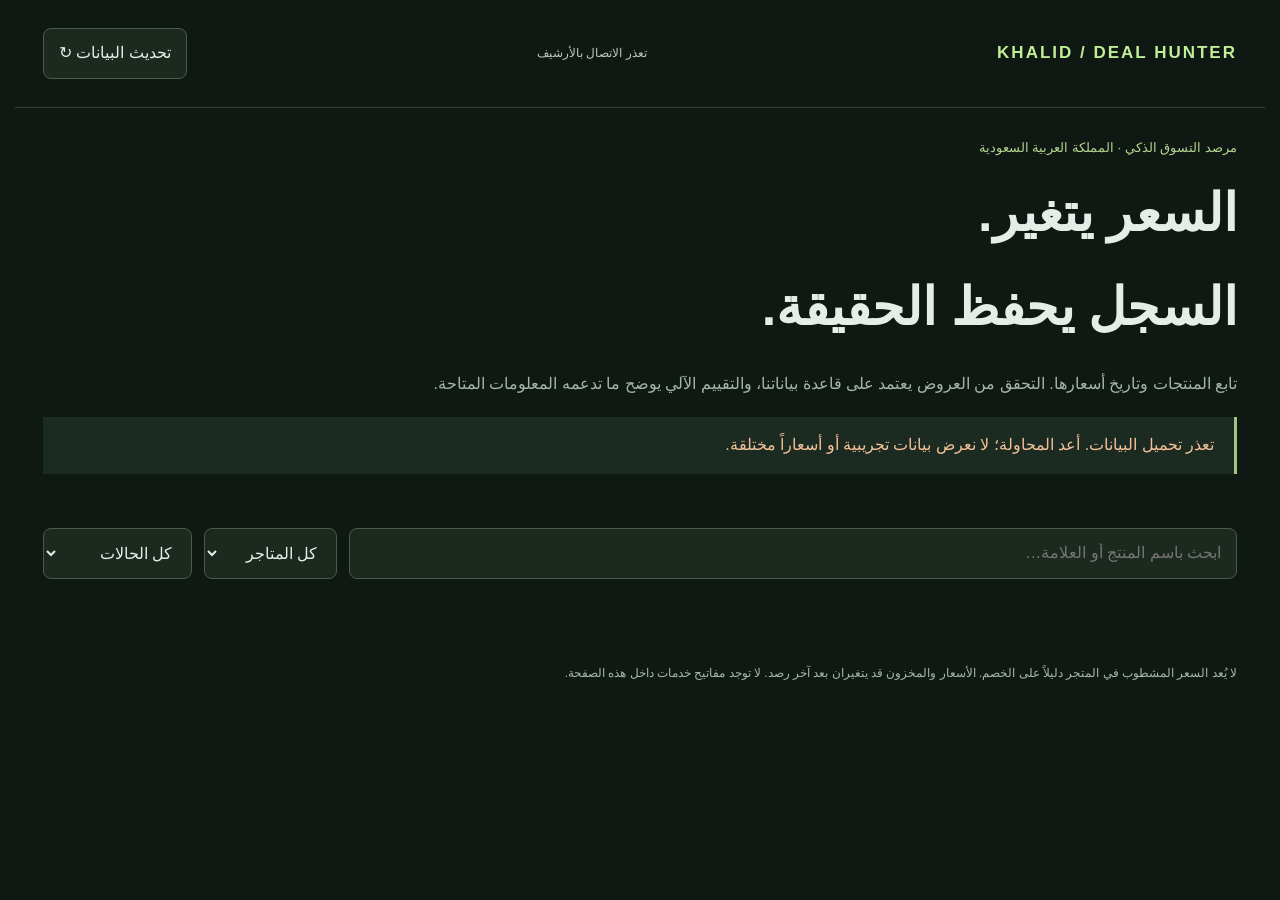
==== website/index.html @ 2db30e00 "Repair historical verification, resilient monitoring, Arabic alerts and archive dashboard" ====
<!doctype html>
<html lang="ar" dir="rtl"><meta charset="utf-8"><meta name="viewport" content="width=device-width,initial-scale=1"><title>KHALID DEAL HUNTER · مرصد الأسعار</title>
<style>
:root{font-family:Tahoma,Arial,sans-serif;color:#e6ede8;background:#101814;line-height:1.8}*{box-sizing:border-box}body{margin:0}header,main,footer{max-width:1250px;margin:auto;padding:28px}header{display:flex;justify-content:space-between;align-items:center;border-bottom:1px solid #334239}.brand{font-family:Arial,sans-serif;font-size:17px;letter-spacing:2px;font-weight:bold;color:#c1ee98}.eyebrow{color:#b2d68f;font-size:13px}h1{font-size:clamp(30px,5vw,52px);margin:8px 0}p{color:#a4b6a9}button,input,select{font:inherit;border:1px solid #4a5b4e;border-radius:8px;padding:10px 15px;background:#1b291f;color:inherit}button{cursor:pointer}button:hover{background:#334735}.stats{display:grid;grid-template-columns:repeat(4,1fr);gap:12px;margin:26px 0}.stat{border:1px solid #35483a;border-radius:12px;padding:20px;background:#19251d}.stat b{display:block;font-size:34px;color:#d2efb0}.stat span{font-size:13px;color:#b7c7b9}.filters{display:flex;gap:12px;flex-wrap:wrap;margin:28px 0}input{flex:1;min-width:200px}.grid{display:grid;grid-template-columns:repeat(3,1fr);gap:18px}article{border:1px solid #35483a;border-radius:12px;padding:22px;background:#18231c}article h2{font-size:17px;line-height:1.7;min-height:60px;overflow-wrap:anywhere}article .price{font-size:28px;font-weight:bold}article small{color:#a9bfae}article a{color:#cfedb4;text-underline-offset:5px}.tag{font-size:12px;border:1px solid #50654b;border-radius:20px;padding:4px 10px;display:inline-block}.history{height:55px;width:100%;margin:15px 0}details{font-size:13px;color:#b7c7b9}summary{cursor:pointer}.notice{border-right:3px solid #a6c281;background:#1c2b21;padding:14px 20px;margin:18px 0;color:#c1d0c3}#connection{font-size:12px;color:#b9c9ba}.error{color:#f2c097}footer{font-size:12px;color:#a5b8a8}@media(max-width:900px){.grid{grid-template-columns:repeat(2,1fr)}}@media(max-width:600px){header,main,footer{padding:18px}.grid{grid-template-columns:1fr}.stats{grid-template-columns:repeat(2,1fr)}header{gap:12px}.brand{font-size:12px}}
</style>
<header><div class="brand" dir="ltr">KHALID / DEAL HUNTER</div><div id="connection" role="status">جارٍ الاتصال بالأرشيف…</div><button id="refresh">تحديث البيانات ↻</button></header>
<main><div class="eyebrow">مرصد التسوق الذكي · المملكة العربية السعودية</div><h1>السعر يتغير.<br>السجل يحفظ الحقيقة.</h1><p>تابع المنتجات وتاريخ أسعارها. التحقق من العروض يعتمد على قاعدة بياناتنا، والتقييم الآلي يوضح ما تدعمه المعلومات المتاحة.</p><div id="notice" class="notice">جارٍ تحميل بيانات الأرشيف الفعلية…</div><div class="stats" id="stats"></div><div class="filters"><input id="search" aria-label="البحث عن منتج" placeholder="ابحث باسم المنتج أو العلامة…"><select id="store" aria-label="المتجر"><option value="">كل المتاجر</option><option>Amazon.sa</option><option>Noon</option><option>Extra</option><option>Jarir</option></select><select id="status" aria-label="حالة التاريخ"><option value="">كل الحالات</option><option value="VERIFIED_DEAL">عروض موثوقة</option><option value="INSUFFICIENT_HISTORY">تاريخ غير كافٍ</option><option value="PRICE_NORMAL">سعر معتاد</option></select></div><p id="count"></p><div class="grid" id="products"></div></main><footer>لا يُعد السعر المشطوب في المتجر دليلاً على الخصم. الأسعار والمخزون قد يتغيران بعد آخر رصد. لا توجد مفاتيح خدمات داخل هذه الصفحة.</footer>
<script>
const ENDPOINT = ['127.0.0.1','localhost'].includes(location.hostname) ? '/api/dashboard' : 'https://raw.githubusercontent.com/kkoo98767-cell/KHALID-DEAL-HUNTER/main/data/dashboard.json';
let data;const $=id=>document.getElementById(id);const labels={VERIFIED_DEAL:'عرض موثوق من السجل',INSUFFICIENT_HISTORY:'التاريخ غير كافٍ',PRICE_NORMAL:'السعر معتاد',PRICE_INCREASED:'السعر مرتفع',DATA_ANOMALY:'قراءة تحتاج مراجعة'};
function el(tag,text,cls){const n=document.createElement(tag);if(text!==undefined)n.textContent=text;if(cls)n.className=cls;return n}
function render(){let products=data.products.filter(p=>(!$('store').value||p.store===$('store').value)&&(!$('status').value||p.status===$('status').value)&&(`${p.title} ${p.brand||''}`).toLowerCase().includes($('search').value.toLowerCase()));$('count').textContent=`${products.length} منتج مطابق`;$('products').replaceChildren();for(const p of products){const card=el('article');card.append(el('small',p.store),el('h2',p.title),el('span',labels[p.status]||'غير مؤكد','tag'),el('div',`${p.price.toFixed(2)} ريال`,'price'));card.append(el('small','آخر رصد: '+p.last_seen));if(p.baseline!==null)card.append(el('p',`خط الأساس: ${p.baseline} ريال · الانخفاض: ${p.drop_percent}٪`));const chart=document.createElementNS('http://www.w3.org/2000/svg','svg');chart.setAttribute('viewBox','0 0 300 55');chart.setAttribute('class','history');chart.setAttribute('aria-label','تغير السعر خلال القراءات المتاحة');let vs=p.history.map(h=>h.price),min=Math.min(...vs),max=Math.max(...vs);const line=document.createElementNS(chart.namespaceURI,'polyline');line.setAttribute('points',vs.map((v,i)=>`${vs.length===1?150:i/(vs.length-1)*300},${48-(v-min)/(max-min||1)*40}`).join(' '));line.setAttribute('fill','none');line.setAttribute('stroke','#bee895');line.setAttribute('stroke-width','2');chart.append(line);card.append(chart);let d=el('details');d.append(el('summary','السجل والتقييم'));d.append(el('p',p.analysis?.telegram_message||'التقييم الآلي غير متاح لهذا المنتج. معلومات الجودة والمواصفات غير كافية للتوصية بالشراء.'));for(const h of p.history.slice(-12).reverse())d.append(el('div',`${h.date} · ${h.price} ريال`));card.append(d);try{const u=new URL(p.url);if(u.protocol==='https:'){let a=el('a','فتح المنتج ↗');a.href=u.href;a.target='_blank';a.rel='noopener noreferrer';card.append(a)}}catch{}$('products').append(card)}if(!products.length)$('products').append(el('p','لا توجد منتجات مطابقة للفلاتر الحالية.'))}
async function load(){$('refresh').disabled=true;try{const r=await fetch(ENDPOINT,{signal:AbortSignal.timeout(12000)});if(!r.ok)throw Error(`HTTP ${r.status}`);const next=await r.json();if(!Array.isArray(next.products)||!next.stats)throw Error('Invalid archive');data=next;let age=Date.now()-Date.parse(data.generated_at);$('connection').textContent='آخر تحديث: '+new Date(data.generated_at).toLocaleString('ar-SA');$('notice').textContent=age>7200000?'البيانات أقدم من ساعتين؛ راجع آخر تشغيل للمراقبة.':'هذه بيانات مؤرشفة وليست أسعاراً لحظية. المنتجات الجديدة تحتاج سجلاً كافياً قبل التحقق من أي خصم.';if(data.scan?.store_errors||data.scan?.empty_stores)$('notice').textContent+=' واجه الفحص الأخير أخطاء أو نتائج فارغة في بعض المتاجر.';$('stats').replaceChildren();for(const [n,t]of [[data.stats.products,'منتج مؤرشف'],[data.stats.observations,'قراءة سعر'],[data.stats.sufficient,'تاريخ كافٍ'],[data.stats.verified,'عرض موثوق']]){let x=el('div',undefined,'stat');x.append(el('b',n),el('span',t));$('stats').append(x)}render()}catch(e){$('connection').textContent='تعذر الاتصال بالأرشيف';$('notice').textContent='تعذر تحميل البيانات. أعد المحاولة؛ لا نعرض بيانات تجريبية أو أسعاراً مختلقة.';$('notice').classList.add('error')}finally{$('refresh').disabled=false}}
$('refresh').onclick=load;for(const id of ['search','store','status'])$(id).addEventListener('input',()=>{if(data)render()});load();
</script></html>
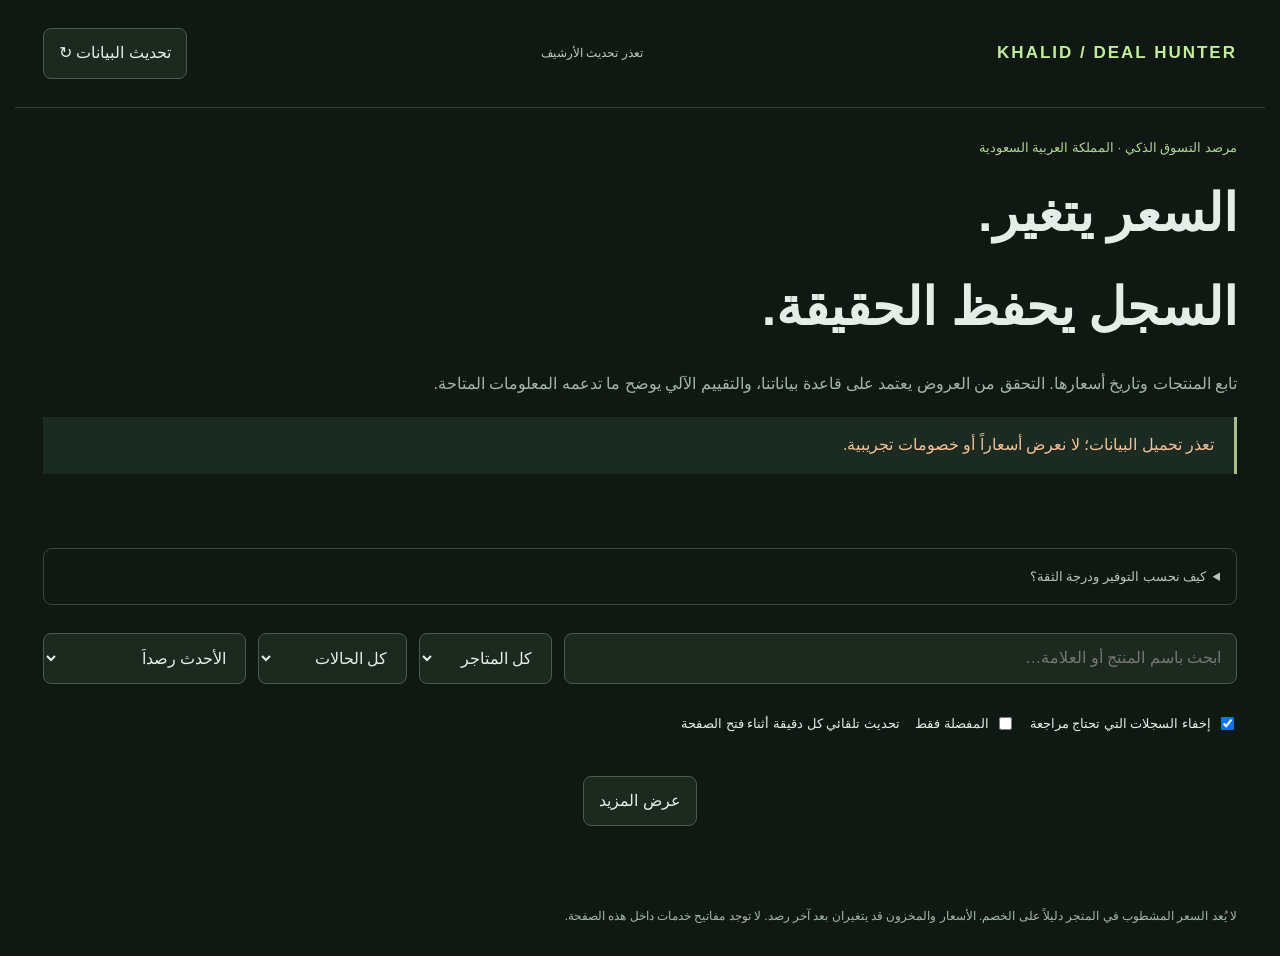
==== commit 13ca99e0: "Add transparent savings, evidence scores, live refresh and public Jarir catalog integration" ====
--- a/website/index.html
+++ b/website/index.html
@@ -2,14 +2,25 @@
 <html lang="ar" dir="rtl"><meta charset="utf-8"><meta name="viewport" content="width=device-width,initial-scale=1"><title>KHALID DEAL HUNTER · مرصد الأسعار</title>
 <style>
 :root{font-family:Tahoma,Arial,sans-serif;color:#e6ede8;background:#101814;line-height:1.8}*{box-sizing:border-box}body{margin:0}header,main,footer{max-width:1250px;margin:auto;padding:28px}header{display:flex;justify-content:space-between;align-items:center;border-bottom:1px solid #334239}.brand{font-family:Arial,sans-serif;font-size:17px;letter-spacing:2px;font-weight:bold;color:#c1ee98}.eyebrow{color:#b2d68f;font-size:13px}h1{font-size:clamp(30px,5vw,52px);margin:8px 0}p{color:#a4b6a9}button,input,select{font:inherit;border:1px solid #4a5b4e;border-radius:8px;padding:10px 15px;background:#1b291f;color:inherit}button{cursor:pointer}button:hover{background:#334735}.stats{display:grid;grid-template-columns:repeat(4,1fr);gap:12px;margin:26px 0}.stat{border:1px solid #35483a;border-radius:12px;padding:20px;background:#19251d}.stat b{display:block;font-size:34px;color:#d2efb0}.stat span{font-size:13px;color:#b7c7b9}.filters{display:flex;gap:12px;flex-wrap:wrap;margin:28px 0}input{flex:1;min-width:200px}.grid{display:grid;grid-template-columns:repeat(3,1fr);gap:18px}article{border:1px solid #35483a;border-radius:12px;padding:22px;background:#18231c}article h2{font-size:17px;line-height:1.7;min-height:60px;overflow-wrap:anywhere}article .price{font-size:28px;font-weight:bold}article small{color:#a9bfae}article a{color:#cfedb4;text-underline-offset:5px}.tag{font-size:12px;border:1px solid #50654b;border-radius:20px;padding:4px 10px;display:inline-block}.history{height:55px;width:100%;margin:15px 0}details{font-size:13px;color:#b7c7b9}summary{cursor:pointer}.notice{border-right:3px solid #a6c281;background:#1c2b21;padding:14px 20px;margin:18px 0;color:#c1d0c3}#connection{font-size:12px;color:#b9c9ba}.error{color:#f2c097}footer{font-size:12px;color:#a5b8a8}@media(max-width:900px){.grid{grid-template-columns:repeat(2,1fr)}}@media(max-width:600px){header,main,footer{padding:18px}.grid{grid-template-columns:1fr}.stats{grid-template-columns:repeat(2,1fr)}header{gap:12px}.brand{font-size:12px}}
+.prices{display:grid;grid-template-columns:1fr 1fr;gap:10px;margin:16px 0}.prices div{background:#111c15;padding:10px;border-radius:6px}.prices b{display:block;font-size:19px}.muted{color:#a3b2a7;font-size:12px}.saving{padding:14px;border:1px solid #688252;border-radius:8px;margin:14px 0}.claimed{border-color:#786448;color:#e1c39d}.trust{margin:14px 0}.trust progress{width:100%;accent-color:#bedf98}.warnings{font-size:12px;color:#d8c398;padding-right:20px}.store-health{display:flex;gap:12px;flex-wrap:wrap;margin:18px 0}.store-health span{border:1px solid #3e5044;padding:7px 12px;border-radius:7px;font-size:12px}.toolbar{display:flex;gap:15px;align-items:center;flex-wrap:wrap;font-size:13px}.toolbar label{display:flex;gap:6px;align-items:center}.toolbar input{min-width:unset;flex:unset}.favorite{float:left;font-size:16px;padding:3px 9px}.more{display:block;margin:24px auto}.method{border:1px solid #35483a;border-radius:9px;padding:16px;margin:22px 0}.offer{margin:9px 0}.fresh{color:#b8dc98}
 </style>
 <header><div class="brand" dir="ltr">KHALID / DEAL HUNTER</div><div id="connection" role="status">جارٍ الاتصال بالأرشيف…</div><button id="refresh">تحديث البيانات ↻</button></header>
-<main><div class="eyebrow">مرصد التسوق الذكي · المملكة العربية السعودية</div><h1>السعر يتغير.<br>السجل يحفظ الحقيقة.</h1><p>تابع المنتجات وتاريخ أسعارها. التحقق من العروض يعتمد على قاعدة بياناتنا، والتقييم الآلي يوضح ما تدعمه المعلومات المتاحة.</p><div id="notice" class="notice">جارٍ تحميل بيانات الأرشيف الفعلية…</div><div class="stats" id="stats"></div><div class="filters"><input id="search" aria-label="البحث عن منتج" placeholder="ابحث باسم المنتج أو العلامة…"><select id="store" aria-label="المتجر"><option value="">كل المتاجر</option><option>Amazon.sa</option><option>Noon</option><option>Extra</option><option>Jarir</option></select><select id="status" aria-label="حالة التاريخ"><option value="">كل الحالات</option><option value="VERIFIED_DEAL">عروض موثوقة</option><option value="INSUFFICIENT_HISTORY">تاريخ غير كافٍ</option><option value="PRICE_NORMAL">سعر معتاد</option></select></div><p id="count"></p><div class="grid" id="products"></div></main><footer>لا يُعد السعر المشطوب في المتجر دليلاً على الخصم. الأسعار والمخزون قد يتغيران بعد آخر رصد. لا توجد مفاتيح خدمات داخل هذه الصفحة.</footer>
+<main><div class="eyebrow">مرصد التسوق الذكي · المملكة العربية السعودية</div><h1>السعر يتغير.<br>السجل يحفظ الحقيقة.</h1><p>تابع المنتجات وتاريخ أسعارها. التحقق من العروض يعتمد على قاعدة بياناتنا، والتقييم الآلي يوضح ما تدعمه المعلومات المتاحة.</p><div id="notice" class="notice">جارٍ تحميل بيانات الأرشيف الفعلية…</div><div class="stats" id="stats"></div><div id="store-health" class="store-health" aria-label="حالة المتاجر"></div><details class="method"><summary>كيف نحسب التوفير ودرجة الثقة؟</summary><p>نحسب التوفير التاريخي بالريال من فرق خط الأساس والسعر الحالي، والنسبة من الفرق مقسوماً على خط الأساس. السعر المشطوب الذي يعرضه المتجر ادعاء منفصل غير مُثبت. المراجع المفقودة تظهر «غير متاح».</p><p>درجة الثقة من ١٠٠ تقيس قوة الأدلة: الهوية ١٠، حداثة السعر ٢٠، كفاية التاريخ ٥٠، ومقارنة سلعة مطابقة مؤكدة الحالة عبر المتاجر ٢٠. تُحد الدرجة عند ٣٩ إذا كان التاريخ غير كافٍ أو السعر أقدم من يوم. البيانات الشاذة تحصل على صفر. الدرجة ليست احتمال صحة رياضياً ولا تقييماً للجودة أو ضماناً للشراء.</p><p>نطابق المتاجر باستخدام GTIN صالح ونرفض الاختلافات المعروفة في الطراز والسعة واللون والحالة. غياب المطابقة لا يثبت أن السعر هو الأفضل. أسعار الشحن والرسوم النهائية غير مشمولة حين لا تتوفر.</p></details><div class="filters"><input id="search" aria-label="البحث عن منتج" placeholder="ابحث باسم المنتج أو العلامة…"><select id="store" aria-label="المتجر"><option value="">كل المتاجر</option><option>Amazon.sa</option><option>Noon</option><option>Extra</option><option>Jarir</option></select><select id="status" aria-label="حالة التاريخ"><option value="">كل الحالات</option><option value="VERIFIED_DEAL">عروض موثوقة</option><option value="INSUFFICIENT_HISTORY">تاريخ غير كافٍ</option><option value="PRICE_NORMAL">سعر معتاد</option></select><select id="sort" aria-label="الترتيب"><option value="recent">الأحدث رصداً</option><option value="trust">أقوى أدلة</option><option value="savings">أكبر توفير تاريخي مؤكد</option><option value="price">الأقل سعراً</option></select></div><div class="toolbar"><label><input type="checkbox" id="valid-only" checked> إخفاء السجلات التي تحتاج مراجعة</label><label><input type="checkbox" id="favorites-only"> المفضلة فقط</label><span>تحديث تلقائي كل دقيقة أثناء فتح الصفحة</span></div><p id="count"></p><div class="grid" id="products"></div><button id="more" class="more" hidden>عرض المزيد</button></main><footer>لا يُعد السعر المشطوب في المتجر دليلاً على الخصم. الأسعار والمخزون قد يتغيران بعد آخر رصد. لا توجد مفاتيح خدمات داخل هذه الصفحة.</footer>
 <script>
-const ENDPOINT = ['127.0.0.1','localhost'].includes(location.hostname) ? '/api/dashboard' : 'https://raw.githubusercontent.com/kkoo98767-cell/KHALID-DEAL-HUNTER/main/data/dashboard.json';
-let data;const $=id=>document.getElementById(id);const labels={VERIFIED_DEAL:'عرض موثوق من السجل',INSUFFICIENT_HISTORY:'التاريخ غير كافٍ',PRICE_NORMAL:'السعر معتاد',PRICE_INCREASED:'السعر مرتفع',DATA_ANOMALY:'قراءة تحتاج مراجعة'};
+const ENDPOINT=['127.0.0.1','localhost'].includes(location.hostname)?'/api/dashboard':'https://raw.githubusercontent.com/kkoo98767-cell/KHALID-DEAL-HUNTER/main/data/dashboard.json';
+const $=id=>document.getElementById(id);
+const fmt=n=>Number.isFinite(n)?n.toLocaleString('ar-SA',{minimumFractionDigits:2,maximumFractionDigits:2}):'غير متاح';
+const date=s=>{const d=new Date(s?.includes('T')?s:s?.replace(' ','T')+'Z');return Number.isFinite(d.getTime())?d.toLocaleString('ar-SA',{timeZone:'Asia/Riyadh'}):'غير متاح'};
+const labels={INSUFFICIENT_HISTORY:'التاريخ غير كافٍ',PRICE_NORMAL:'السعر ضمن النطاق المعتاد',PRICE_INCREASED:'السعر أعلى من السجل',DATA_ANOMALY:'بيانات تحتاج مراجعة'};
+let data,busy=false,visible=48,favorites=new Set();
+try{favorites=new Set(JSON.parse(localStorage.getItem('khalid-favorites')||'[]'))}catch{}
 function el(tag,text,cls){const n=document.createElement(tag);if(text!==undefined)n.textContent=text;if(cls)n.className=cls;return n}
-function render(){let products=data.products.filter(p=>(!$('store').value||p.store===$('store').value)&&(!$('status').value||p.status===$('status').value)&&(`${p.title} ${p.brand||''}`).toLowerCase().includes($('search').value.toLowerCase()));$('count').textContent=`${products.length} منتج مطابق`;$('products').replaceChildren();for(const p of products){const card=el('article');card.append(el('small',p.store),el('h2',p.title),el('span',labels[p.status]||'غير مؤكد','tag'),el('div',`${p.price.toFixed(2)} ريال`,'price'));card.append(el('small','آخر رصد: '+p.last_seen));if(p.baseline!==null)card.append(el('p',`خط الأساس: ${p.baseline} ريال · الانخفاض: ${p.drop_percent}٪`));const chart=document.createElementNS('http://www.w3.org/2000/svg','svg');chart.setAttribute('viewBox','0 0 300 55');chart.setAttribute('class','history');chart.setAttribute('aria-label','تغير السعر خلال القراءات المتاحة');let vs=p.history.map(h=>h.price),min=Math.min(...vs),max=Math.max(...vs);const line=document.createElementNS(chart.namespaceURI,'polyline');line.setAttribute('points',vs.map((v,i)=>`${vs.length===1?150:i/(vs.length-1)*300},${48-(v-min)/(max-min||1)*40}`).join(' '));line.setAttribute('fill','none');line.setAttribute('stroke','#bee895');line.setAttribute('stroke-width','2');chart.append(line);card.append(chart);let d=el('details');d.append(el('summary','السجل والتقييم'));d.append(el('p',p.analysis?.telegram_message||'التقييم الآلي غير متاح لهذا المنتج. معلومات الجودة والمواصفات غير كافية للتوصية بالشراء.'));for(const h of p.history.slice(-12).reverse())d.append(el('div',`${h.date} · ${h.price} ريال`));card.append(d);try{const u=new URL(p.url);if(u.protocol==='https:'){let a=el('a','فتح المنتج ↗');a.href=u.href;a.target='_blank';a.rel='noopener noreferrer';card.append(a)}}catch{}$('products').append(card)}if(!products.length)$('products').append(el('p','لا توجد منتجات مطابقة للفلاتر الحالية.'))}
-async function load(){$('refresh').disabled=true;try{const r=await fetch(ENDPOINT,{signal:AbortSignal.timeout(12000)});if(!r.ok)throw Error(`HTTP ${r.status}`);const next=await r.json();if(!Array.isArray(next.products)||!next.stats)throw Error('Invalid archive');data=next;let age=Date.now()-Date.parse(data.generated_at);$('connection').textContent='آخر تحديث: '+new Date(data.generated_at).toLocaleString('ar-SA');$('notice').textContent=age>7200000?'البيانات أقدم من ساعتين؛ راجع آخر تشغيل للمراقبة.':'هذه بيانات مؤرشفة وليست أسعاراً لحظية. المنتجات الجديدة تحتاج سجلاً كافياً قبل التحقق من أي خصم.';if(data.scan?.store_errors||data.scan?.empty_stores)$('notice').textContent+=' واجه الفحص الأخير أخطاء أو نتائج فارغة في بعض المتاجر.';$('stats').replaceChildren();for(const [n,t]of [[data.stats.products,'منتج مؤرشف'],[data.stats.observations,'قراءة سعر'],[data.stats.sufficient,'تاريخ كافٍ'],[data.stats.verified,'عرض موثوق']]){let x=el('div',undefined,'stat');x.append(el('b',n),el('span',t));$('stats').append(x)}render()}catch(e){$('connection').textContent='تعذر الاتصال بالأرشيف';$('notice').textContent='تعذر تحميل البيانات. أعد المحاولة؛ لا نعرض بيانات تجريبية أو أسعاراً مختلقة.';$('notice').classList.add('error')}finally{$('refresh').disabled=false}}
-$('refresh').onclick=load;for(const id of ['search','store','status'])$(id).addEventListener('input',()=>{if(data)render()});load();
+function safeLink(text,url){try{const u=new URL(url);if(u.protocol!=='https:')return el('span',text);const a=el('a',text);a.href=u.href;a.target='_blank';a.rel='noopener noreferrer';return a}catch{return el('span',text)}}
+function priceCell(label,value){const n=el('div');n.append(el('small',label),el('b',Number.isFinite(value)?fmt(value)+' ريال':'غير متاح'));return n}
+function card(p){const e=p.evidence;const c=el('article');const star=el('button',favorites.has(p.id)?'★':'☆','favorite');star.setAttribute('aria-label','تبديل المفضلة: '+p.title);star.setAttribute('aria-pressed',String(favorites.has(p.id)));star.onclick=()=>{favorites.has(p.id)?favorites.delete(p.id):favorites.add(p.id);try{localStorage.setItem('khalid-favorites',JSON.stringify([...favorites]))}catch{}render()};c.append(star,el('small',p.store),el('h2',p.title));let status=e?.verified_deal?'عرض موثوق من السجل':labels[p.status]||'غير مؤكد';if(p.status==='VERIFIED_DEAL'&&!e?.verified_deal)status='السعر يحتاج تحديثاً قبل الاعتماد على العرض';c.append(el('span',status,'tag'));const prices=el('div',undefined,'prices');prices.append(priceCell('السعر الحالي المرصود',p.price),priceCell('السعر الأصلي المعلن بالمتجر — غير مثبت',p.store_original_price),priceCell('خط الأساس من سجلنا',p.baseline));c.append(prices,el('small','آخر رصد: '+date(p.last_seen)));
+if(e){const h=e.historical_savings,a=e.advertised_savings;const saving=el('div',undefined,'saving');saving.append(el('strong',e.historical_evidence_valid?'التوفير مقارنة بالسجل الموثق':'التوفير التاريخي غير مُثبت حالياً'));saving.append(el('div',h.amount_sar===null?'لا يوجد تاريخ كافٍ للحساب':fmt(h.amount_sar)+' ريال · '+fmt(h.percent)+'٪'));if(!e.historical_evidence_valid&&h.amount_sar!==null)saving.append(el('small','حساب مرجعي فقط؛ السعر أو الأدلة تحتاج تحديثاً'));c.append(saving);if(a.amount_sar!==null){const claim=el('div',undefined,'saving claimed');claim.append(el('strong','خصم يدعيه المتجر — لا يُعد دليلاً'),el('div',fmt(a.amount_sar)+' ريال · '+fmt(a.percent)+'٪'));if(e.claim_assessment==='OVERSTATED_VS_HISTORY')claim.append(el('small','الادعاء أكبر من الانخفاض الذي يدعمه السجل'));c.append(claim)}const t=el('div',undefined,'trust');t.append(el('strong','قوة أدلة العرض: '+e.trust_score+' / 100'));const bar=el('progress');bar.max=100;bar.value=e.trust_score;bar.setAttribute('aria-label','قوة الأدلة');t.append(bar,el('div','ليست درجة جودة أو توصية شراء','muted'));c.append(t);let warnings=el('ul',undefined,'warnings');for(const w of e.warnings)warnings.append(el('li',w));c.append(warnings)}else c.append(el('p','تحليل الأدلة المحدث غير متاح لهذا السجل.'));
+const chart=document.createElementNS('http://www.w3.org/2000/svg','svg');chart.setAttribute('viewBox','0 0 300 55');chart.setAttribute('class','history');chart.setAttribute('aria-label','آخر قراءات السعر المتاحة');let vs=p.history.map(h=>h.price),min=Math.min(...vs),max=Math.max(...vs);const line=document.createElementNS(chart.namespaceURI,'polyline');line.setAttribute('points',vs.map((v,i)=>`${vs.length===1?150:i/(vs.length-1)*300},${48-(v-min)/(max-min||1)*40}`).join(' '));line.setAttribute('fill','none');line.setAttribute('stroke','#bee895');line.setAttribute('stroke-width','2');chart.append(line);c.append(chart);let d=el('details');d.append(el('summary','السجل والتقييم والمقارنة'));d.append(el('p',p.analysis?.telegram_message||'التقييم الآلي غير متاح؛ المعلومات لا تكفي للتوصية بالشراء.'));if(e){d.append(el('p','تفصيل نقاط الأدلة: هوية '+e.trust_components.identity+'، حداثة '+e.trust_components.freshness+'، تاريخ '+e.trust_components.history+'، مقارنة '+e.trust_components.cross_store+'. قد يطبق سقف النقاط الموضح في المنهجية.'));for(const o of e.cross_store_offers){let offer=el('div',undefined,'offer');offer.append(safeLink(o.store+' · '+fmt(o.price)+' ريال',o.url),el('small',' · '+date(o.last_seen)+(o.condition_confirmed?' · الحالة متطابقة':' · الحالة غير مؤكدة')));d.append(offer)}}for(const h of p.history.slice(-12).reverse())d.append(el('div',date(h.date)+' · '+fmt(h.price)+' ريال'));c.append(d,safeLink('فتح المنتج ↗',p.url));return c}
+function render(){if(!data)return;let products=data.products.filter(p=>(!$('store').value||p.store===$('store').value)&&(!$('status').value||p.status===$('status').value)&&(!$('valid-only').checked||p.status!=='DATA_ANOMALY')&&(!$('favorites-only').checked||favorites.has(p.id))&&(`${p.title} ${p.brand||''}`).toLowerCase().includes($('search').value.toLowerCase()));const mode=$('sort').value;products.sort((a,b)=>mode==='trust'?(b.evidence?.trust_score||0)-(a.evidence?.trust_score||0):mode==='savings'?(b.evidence?.historical_evidence_valid?b.evidence.historical_savings.amount_sar||0:0)-(a.evidence?.historical_evidence_valid?a.evidence.historical_savings.amount_sar||0:0):mode==='price'?a.price-b.price:String(b.last_seen).localeCompare(String(a.last_seen)));$('count').textContent=`${products.length} منتج مطابق من ${data.products.length} سجل محفوظ`;$('products').replaceChildren(...products.slice(0,visible).map(card));$('more').hidden=visible>=products.length;if(!products.length)$('products').append(el('p','لا توجد منتجات مطابقة للفلاتر الحالية.'))}
+async function load(){if(busy)return;busy=true;$('refresh').disabled=true;try{const r=await fetch(ENDPOINT,{cache:'no-store',signal:AbortSignal.timeout(12000)});if(!r.ok)throw Error('HTTP '+r.status);const next=await r.json();if(!Array.isArray(next.products)||!next.stats)throw Error('Invalid archive');data=next;const age=Date.now()-Date.parse(data.generated_at);$('connection').textContent='آخر تحديث للأرشيف: '+date(data.generated_at);$('notice').classList.remove('error');$('notice').textContent=age>7200000?'الأرشيف أقدم من ساعتين؛ التحديث التلقائي للصفحة لا يعني أن المتاجر أرسلت أسعاراً جديدة.':'الأسعار مرصودة وليست ضماناً للسعر اللحظي. التوفير المعلن منفصل عن التوفير المدعوم بالسجل.';if(data.scan?.store_errors||data.scan?.empty_stores)$('notice').textContent+=' الفحص الأخير واجه أخطاء أو نتائج فارغة في بعض المتاجر.';$('stats').replaceChildren();for(const [n,t]of [[data.stats.products,'سجل منتج مؤرشف'],[data.stats.observations,'قراءة سعر'],[data.stats.sufficient,'تاريخ كافٍ'],[data.stats.verified,'عرض موثوق حديث']]){let x=el('div',undefined,'stat');x.append(el('b',n),el('span',t));$('stats').append(x)}$('store-health').replaceChildren();for(const name of ['Amazon.sa','Noon','Extra','Jarir']){const s=data.scan?.stores?.[name];$('store-health').append(el('span',name+' · '+(!s?'لم يُفحص':s.error?'تعذر الفحص':s.products?'رُصد '+s.products+' منتج':'لا توجد نتائج')))}render()}catch(e){$('connection').textContent='تعذر تحديث الأرشيف';$('notice').textContent=data?'تعذر التحديث؛ المعروض هو آخر أرشيف جرى تحميله. راجع وقت الرصد قبل الاعتماد على أي سعر.':'تعذر تحميل البيانات؛ لا نعرض أسعاراً أو خصومات تجريبية.';$('notice').classList.add('error')}finally{busy=false;$('refresh').disabled=false}}
+$('refresh').onclick=load;$('more').onclick=()=>{visible+=48;render()};for(const id of ['search','store','status','sort','valid-only','favorites-only'])$(id).addEventListener('input',()=>{visible=48;render()});document.addEventListener('visibilitychange',()=>{if(!document.hidden)load()});setInterval(()=>{if(!document.hidden)load()},60000);load();
 </script></html>
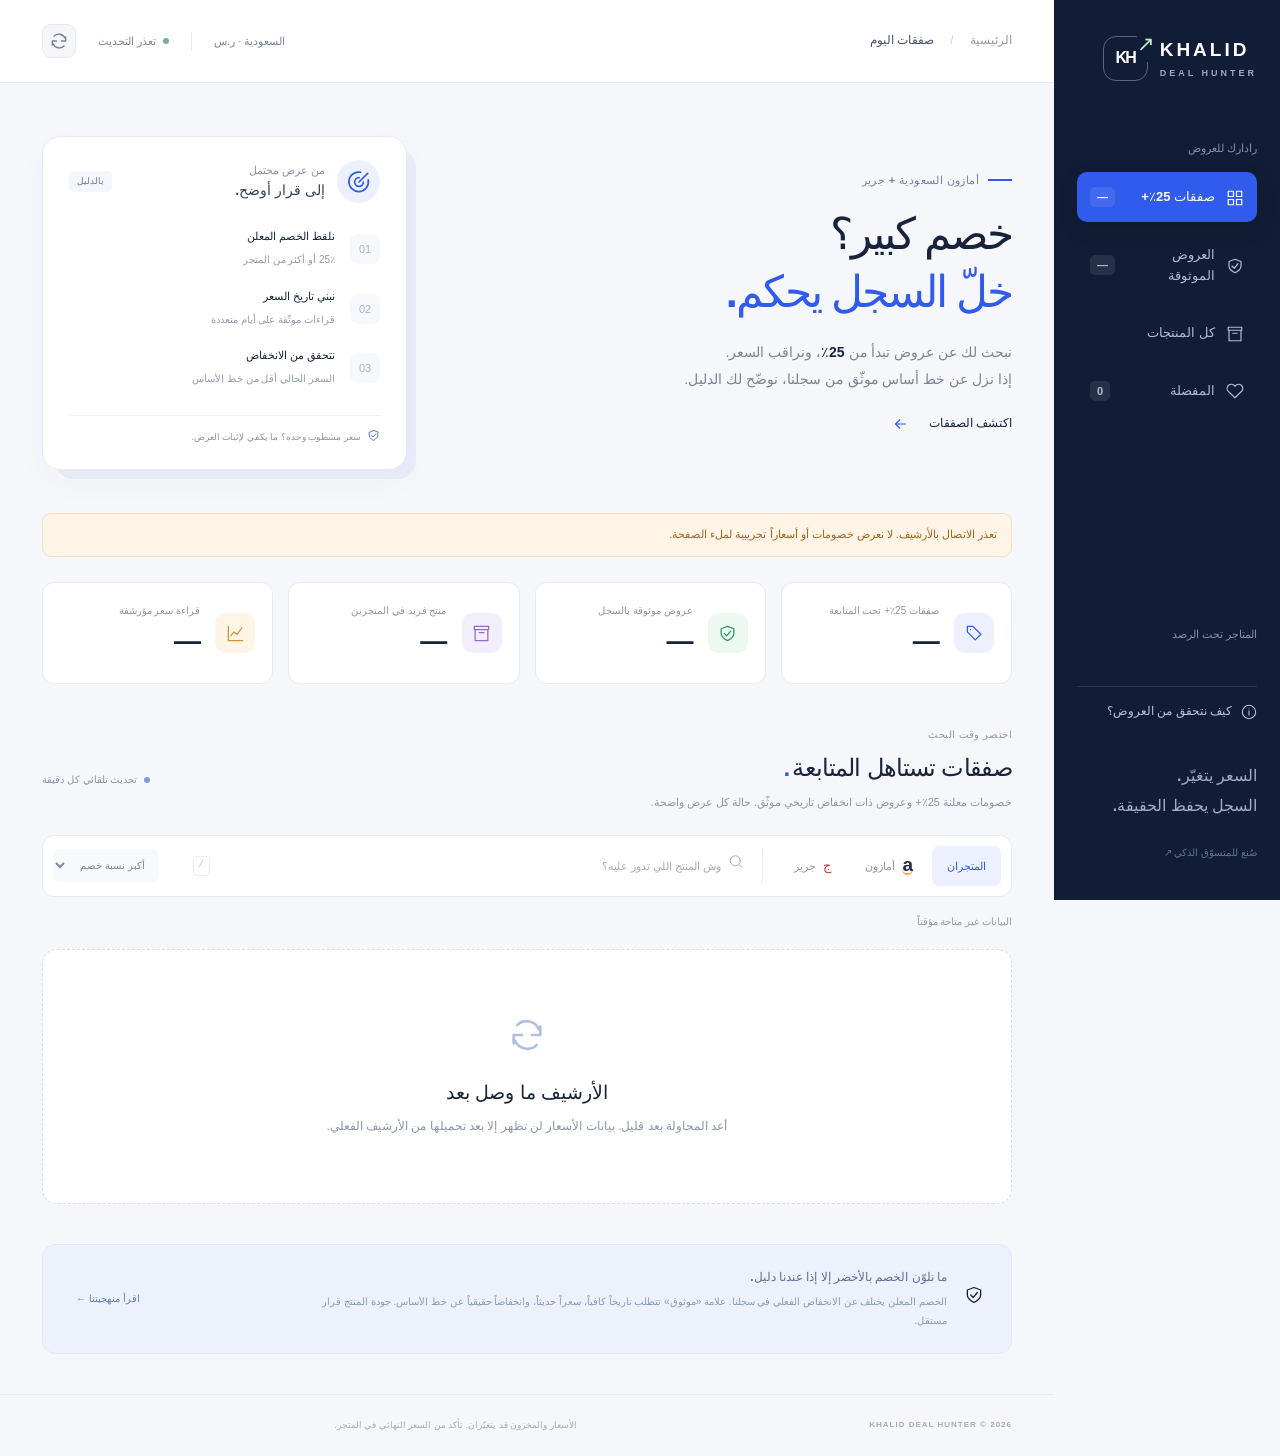
==== commit af2842f4: "Expand Amazon and Jarir monitoring with evidence-first Arabic dashboard" ====
--- a/website/index.html
+++ b/website/index.html
@@ -1,26 +1,19 @@
 <!doctype html>
-<html lang="ar" dir="rtl"><meta charset="utf-8"><meta name="viewport" content="width=device-width,initial-scale=1"><title>KHALID DEAL HUNTER · مرصد الأسعار</title>
-<style>
-:root{font-family:Tahoma,Arial,sans-serif;color:#e6ede8;background:#101814;line-height:1.8}*{box-sizing:border-box}body{margin:0}header,main,footer{max-width:1250px;margin:auto;padding:28px}header{display:flex;justify-content:space-between;align-items:center;border-bottom:1px solid #334239}.brand{font-family:Arial,sans-serif;font-size:17px;letter-spacing:2px;font-weight:bold;color:#c1ee98}.eyebrow{color:#b2d68f;font-size:13px}h1{font-size:clamp(30px,5vw,52px);margin:8px 0}p{color:#a4b6a9}button,input,select{font:inherit;border:1px solid #4a5b4e;border-radius:8px;padding:10px 15px;background:#1b291f;color:inherit}button{cursor:pointer}button:hover{background:#334735}.stats{display:grid;grid-template-columns:repeat(4,1fr);gap:12px;margin:26px 0}.stat{border:1px solid #35483a;border-radius:12px;padding:20px;background:#19251d}.stat b{display:block;font-size:34px;color:#d2efb0}.stat span{font-size:13px;color:#b7c7b9}.filters{display:flex;gap:12px;flex-wrap:wrap;margin:28px 0}input{flex:1;min-width:200px}.grid{display:grid;grid-template-columns:repeat(3,1fr);gap:18px}article{border:1px solid #35483a;border-radius:12px;padding:22px;background:#18231c}article h2{font-size:17px;line-height:1.7;min-height:60px;overflow-wrap:anywhere}article .price{font-size:28px;font-weight:bold}article small{color:#a9bfae}article a{color:#cfedb4;text-underline-offset:5px}.tag{font-size:12px;border:1px solid #50654b;border-radius:20px;padding:4px 10px;display:inline-block}.history{height:55px;width:100%;margin:15px 0}details{font-size:13px;color:#b7c7b9}summary{cursor:pointer}.notice{border-right:3px solid #a6c281;background:#1c2b21;padding:14px 20px;margin:18px 0;color:#c1d0c3}#connection{font-size:12px;color:#b9c9ba}.error{color:#f2c097}footer{font-size:12px;color:#a5b8a8}@media(max-width:900px){.grid{grid-template-columns:repeat(2,1fr)}}@media(max-width:600px){header,main,footer{padding:18px}.grid{grid-template-columns:1fr}.stats{grid-template-columns:repeat(2,1fr)}header{gap:12px}.brand{font-size:12px}}
-.prices{display:grid;grid-template-columns:1fr 1fr;gap:10px;margin:16px 0}.prices div{background:#111c15;padding:10px;border-radius:6px}.prices b{display:block;font-size:19px}.muted{color:#a3b2a7;font-size:12px}.saving{padding:14px;border:1px solid #688252;border-radius:8px;margin:14px 0}.claimed{border-color:#786448;color:#e1c39d}.trust{margin:14px 0}.trust progress{width:100%;accent-color:#bedf98}.warnings{font-size:12px;color:#d8c398;padding-right:20px}.store-health{display:flex;gap:12px;flex-wrap:wrap;margin:18px 0}.store-health span{border:1px solid #3e5044;padding:7px 12px;border-radius:7px;font-size:12px}.toolbar{display:flex;gap:15px;align-items:center;flex-wrap:wrap;font-size:13px}.toolbar label{display:flex;gap:6px;align-items:center}.toolbar input{min-width:unset;flex:unset}.favorite{float:left;font-size:16px;padding:3px 9px}.more{display:block;margin:24px auto}.method{border:1px solid #35483a;border-radius:9px;padding:16px;margin:22px 0}.offer{margin:9px 0}.fresh{color:#b8dc98}
-</style>
-<header><div class="brand" dir="ltr">KHALID / DEAL HUNTER</div><div id="connection" role="status">جارٍ الاتصال بالأرشيف…</div><button id="refresh">تحديث البيانات ↻</button></header>
-<main><div class="eyebrow">مرصد التسوق الذكي · المملكة العربية السعودية</div><h1>السعر يتغير.<br>السجل يحفظ الحقيقة.</h1><p>تابع المنتجات وتاريخ أسعارها. التحقق من العروض يعتمد على قاعدة بياناتنا، والتقييم الآلي يوضح ما تدعمه المعلومات المتاحة.</p><div id="notice" class="notice">جارٍ تحميل بيانات الأرشيف الفعلية…</div><div class="stats" id="stats"></div><div id="store-health" class="store-health" aria-label="حالة المتاجر"></div><details class="method"><summary>كيف نحسب التوفير ودرجة الثقة؟</summary><p>نحسب التوفير التاريخي بالريال من فرق خط الأساس والسعر الحالي، والنسبة من الفرق مقسوماً على خط الأساس. السعر المشطوب الذي يعرضه المتجر ادعاء منفصل غير مُثبت. المراجع المفقودة تظهر «غير متاح».</p><p>درجة الثقة من ١٠٠ تقيس قوة الأدلة: الهوية ١٠، حداثة السعر ٢٠، كفاية التاريخ ٥٠، ومقارنة سلعة مطابقة مؤكدة الحالة عبر المتاجر ٢٠. تُحد الدرجة عند ٣٩ إذا كان التاريخ غير كافٍ أو السعر أقدم من يوم. البيانات الشاذة تحصل على صفر. الدرجة ليست احتمال صحة رياضياً ولا تقييماً للجودة أو ضماناً للشراء.</p><p>نطابق المتاجر باستخدام GTIN صالح ونرفض الاختلافات المعروفة في الطراز والسعة واللون والحالة. غياب المطابقة لا يثبت أن السعر هو الأفضل. أسعار الشحن والرسوم النهائية غير مشمولة حين لا تتوفر.</p></details><div class="filters"><input id="search" aria-label="البحث عن منتج" placeholder="ابحث باسم المنتج أو العلامة…"><select id="store" aria-label="المتجر"><option value="">كل المتاجر</option><option>Amazon.sa</option><option>Noon</option><option>Extra</option><option>Jarir</option></select><select id="status" aria-label="حالة التاريخ"><option value="">كل الحالات</option><option value="VERIFIED_DEAL">عروض موثوقة</option><option value="INSUFFICIENT_HISTORY">تاريخ غير كافٍ</option><option value="PRICE_NORMAL">سعر معتاد</option></select><select id="sort" aria-label="الترتيب"><option value="recent">الأحدث رصداً</option><option value="trust">أقوى أدلة</option><option value="savings">أكبر توفير تاريخي مؤكد</option><option value="price">الأقل سعراً</option></select></div><div class="toolbar"><label><input type="checkbox" id="valid-only" checked> إخفاء السجلات التي تحتاج مراجعة</label><label><input type="checkbox" id="favorites-only"> المفضلة فقط</label><span>تحديث تلقائي كل دقيقة أثناء فتح الصفحة</span></div><p id="count"></p><div class="grid" id="products"></div><button id="more" class="more" hidden>عرض المزيد</button></main><footer>لا يُعد السعر المشطوب في المتجر دليلاً على الخصم. الأسعار والمخزون قد يتغيران بعد آخر رصد. لا توجد مفاتيح خدمات داخل هذه الصفحة.</footer>
-<script>
-const ENDPOINT=['127.0.0.1','localhost'].includes(location.hostname)?'/api/dashboard':'https://raw.githubusercontent.com/kkoo98767-cell/KHALID-DEAL-HUNTER/main/data/dashboard.json';
-const $=id=>document.getElementById(id);
-const fmt=n=>Number.isFinite(n)?n.toLocaleString('ar-SA',{minimumFractionDigits:2,maximumFractionDigits:2}):'غير متاح';
-const date=s=>{const d=new Date(s?.includes('T')?s:s?.replace(' ','T')+'Z');return Number.isFinite(d.getTime())?d.toLocaleString('ar-SA',{timeZone:'Asia/Riyadh'}):'غير متاح'};
-const labels={INSUFFICIENT_HISTORY:'التاريخ غير كافٍ',PRICE_NORMAL:'السعر ضمن النطاق المعتاد',PRICE_INCREASED:'السعر أعلى من السجل',DATA_ANOMALY:'بيانات تحتاج مراجعة'};
-let data,busy=false,visible=48,favorites=new Set();
-try{favorites=new Set(JSON.parse(localStorage.getItem('khalid-favorites')||'[]'))}catch{}
-function el(tag,text,cls){const n=document.createElement(tag);if(text!==undefined)n.textContent=text;if(cls)n.className=cls;return n}
-function safeLink(text,url){try{const u=new URL(url);if(u.protocol!=='https:')return el('span',text);const a=el('a',text);a.href=u.href;a.target='_blank';a.rel='noopener noreferrer';return a}catch{return el('span',text)}}
-function priceCell(label,value){const n=el('div');n.append(el('small',label),el('b',Number.isFinite(value)?fmt(value)+' ريال':'غير متاح'));return n}
-function card(p){const e=p.evidence;const c=el('article');const star=el('button',favorites.has(p.id)?'★':'☆','favorite');star.setAttribute('aria-label','تبديل المفضلة: '+p.title);star.setAttribute('aria-pressed',String(favorites.has(p.id)));star.onclick=()=>{favorites.has(p.id)?favorites.delete(p.id):favorites.add(p.id);try{localStorage.setItem('khalid-favorites',JSON.stringify([...favorites]))}catch{}render()};c.append(star,el('small',p.store),el('h2',p.title));let status=e?.verified_deal?'عرض موثوق من السجل':labels[p.status]||'غير مؤكد';if(p.status==='VERIFIED_DEAL'&&!e?.verified_deal)status='السعر يحتاج تحديثاً قبل الاعتماد على العرض';c.append(el('span',status,'tag'));const prices=el('div',undefined,'prices');prices.append(priceCell('السعر الحالي المرصود',p.price),priceCell('السعر الأصلي المعلن بالمتجر — غير مثبت',p.store_original_price),priceCell('خط الأساس من سجلنا',p.baseline));c.append(prices,el('small','آخر رصد: '+date(p.last_seen)));
-if(e){const h=e.historical_savings,a=e.advertised_savings;const saving=el('div',undefined,'saving');saving.append(el('strong',e.historical_evidence_valid?'التوفير مقارنة بالسجل الموثق':'التوفير التاريخي غير مُثبت حالياً'));saving.append(el('div',h.amount_sar===null?'لا يوجد تاريخ كافٍ للحساب':fmt(h.amount_sar)+' ريال · '+fmt(h.percent)+'٪'));if(!e.historical_evidence_valid&&h.amount_sar!==null)saving.append(el('small','حساب مرجعي فقط؛ السعر أو الأدلة تحتاج تحديثاً'));c.append(saving);if(a.amount_sar!==null){const claim=el('div',undefined,'saving claimed');claim.append(el('strong','خصم يدعيه المتجر — لا يُعد دليلاً'),el('div',fmt(a.amount_sar)+' ريال · '+fmt(a.percent)+'٪'));if(e.claim_assessment==='OVERSTATED_VS_HISTORY')claim.append(el('small','الادعاء أكبر من الانخفاض الذي يدعمه السجل'));c.append(claim)}const t=el('div',undefined,'trust');t.append(el('strong','قوة أدلة العرض: '+e.trust_score+' / 100'));const bar=el('progress');bar.max=100;bar.value=e.trust_score;bar.setAttribute('aria-label','قوة الأدلة');t.append(bar,el('div','ليست درجة جودة أو توصية شراء','muted'));c.append(t);let warnings=el('ul',undefined,'warnings');for(const w of e.warnings)warnings.append(el('li',w));c.append(warnings)}else c.append(el('p','تحليل الأدلة المحدث غير متاح لهذا السجل.'));
-const chart=document.createElementNS('http://www.w3.org/2000/svg','svg');chart.setAttribute('viewBox','0 0 300 55');chart.setAttribute('class','history');chart.setAttribute('aria-label','آخر قراءات السعر المتاحة');let vs=p.history.map(h=>h.price),min=Math.min(...vs),max=Math.max(...vs);const line=document.createElementNS(chart.namespaceURI,'polyline');line.setAttribute('points',vs.map((v,i)=>`${vs.length===1?150:i/(vs.length-1)*300},${48-(v-min)/(max-min||1)*40}`).join(' '));line.setAttribute('fill','none');line.setAttribute('stroke','#bee895');line.setAttribute('stroke-width','2');chart.append(line);c.append(chart);let d=el('details');d.append(el('summary','السجل والتقييم والمقارنة'));d.append(el('p',p.analysis?.telegram_message||'التقييم الآلي غير متاح؛ المعلومات لا تكفي للتوصية بالشراء.'));if(e){d.append(el('p','تفصيل نقاط الأدلة: هوية '+e.trust_components.identity+'، حداثة '+e.trust_components.freshness+'، تاريخ '+e.trust_components.history+'، مقارنة '+e.trust_components.cross_store+'. قد يطبق سقف النقاط الموضح في المنهجية.'));for(const o of e.cross_store_offers){let offer=el('div',undefined,'offer');offer.append(safeLink(o.store+' · '+fmt(o.price)+' ريال',o.url),el('small',' · '+date(o.last_seen)+(o.condition_confirmed?' · الحالة متطابقة':' · الحالة غير مؤكدة')));d.append(offer)}}for(const h of p.history.slice(-12).reverse())d.append(el('div',date(h.date)+' · '+fmt(h.price)+' ريال'));c.append(d,safeLink('فتح المنتج ↗',p.url));return c}
-function render(){if(!data)return;let products=data.products.filter(p=>(!$('store').value||p.store===$('store').value)&&(!$('status').value||p.status===$('status').value)&&(!$('valid-only').checked||p.status!=='DATA_ANOMALY')&&(!$('favorites-only').checked||favorites.has(p.id))&&(`${p.title} ${p.brand||''}`).toLowerCase().includes($('search').value.toLowerCase()));const mode=$('sort').value;products.sort((a,b)=>mode==='trust'?(b.evidence?.trust_score||0)-(a.evidence?.trust_score||0):mode==='savings'?(b.evidence?.historical_evidence_valid?b.evidence.historical_savings.amount_sar||0:0)-(a.evidence?.historical_evidence_valid?a.evidence.historical_savings.amount_sar||0:0):mode==='price'?a.price-b.price:String(b.last_seen).localeCompare(String(a.last_seen)));$('count').textContent=`${products.length} منتج مطابق من ${data.products.length} سجل محفوظ`;$('products').replaceChildren(...products.slice(0,visible).map(card));$('more').hidden=visible>=products.length;if(!products.length)$('products').append(el('p','لا توجد منتجات مطابقة للفلاتر الحالية.'))}
-async function load(){if(busy)return;busy=true;$('refresh').disabled=true;try{const r=await fetch(ENDPOINT,{cache:'no-store',signal:AbortSignal.timeout(12000)});if(!r.ok)throw Error('HTTP '+r.status);const next=await r.json();if(!Array.isArray(next.products)||!next.stats)throw Error('Invalid archive');data=next;const age=Date.now()-Date.parse(data.generated_at);$('connection').textContent='آخر تحديث للأرشيف: '+date(data.generated_at);$('notice').classList.remove('error');$('notice').textContent=age>7200000?'الأرشيف أقدم من ساعتين؛ التحديث التلقائي للصفحة لا يعني أن المتاجر أرسلت أسعاراً جديدة.':'الأسعار مرصودة وليست ضماناً للسعر اللحظي. التوفير المعلن منفصل عن التوفير المدعوم بالسجل.';if(data.scan?.store_errors||data.scan?.empty_stores)$('notice').textContent+=' الفحص الأخير واجه أخطاء أو نتائج فارغة في بعض المتاجر.';$('stats').replaceChildren();for(const [n,t]of [[data.stats.products,'سجل منتج مؤرشف'],[data.stats.observations,'قراءة سعر'],[data.stats.sufficient,'تاريخ كافٍ'],[data.stats.verified,'عرض موثوق حديث']]){let x=el('div',undefined,'stat');x.append(el('b',n),el('span',t));$('stats').append(x)}$('store-health').replaceChildren();for(const name of ['Amazon.sa','Noon','Extra','Jarir']){const s=data.scan?.stores?.[name];$('store-health').append(el('span',name+' · '+(!s?'لم يُفحص':s.error?'تعذر الفحص':s.products?'رُصد '+s.products+' منتج':'لا توجد نتائج')))}render()}catch(e){$('connection').textContent='تعذر تحديث الأرشيف';$('notice').textContent=data?'تعذر التحديث؛ المعروض هو آخر أرشيف جرى تحميله. راجع وقت الرصد قبل الاعتماد على أي سعر.':'تعذر تحميل البيانات؛ لا نعرض أسعاراً أو خصومات تجريبية.';$('notice').classList.add('error')}finally{busy=false;$('refresh').disabled=false}}
-$('refresh').onclick=load;$('more').onclick=()=>{visible+=48;render()};for(const id of ['search','store','status','sort','valid-only','favorites-only'])$(id).addEventListener('input',()=>{visible=48;render()});document.addEventListener('visibilitychange',()=>{if(!document.hidden)load()});setInterval(()=>{if(!document.hidden)load()},60000);load();
-</script></html>+<html lang="ar" dir="rtl">
+<head><meta charset="utf-8"><meta name="viewport" content="width=device-width,initial-scale=1"><meta name="theme-color" content="#111d36"><meta name="description" content="عروض أمازون السعودية وجرير، مع فصل الخصم المعلن عن الانخفاض المثبت بتاريخ الأسعار."><title>خالد ديل هنتر | الخصم واضح. والثقة بالدليل.</title><link rel="stylesheet" href="style.css?v=4"><script src="app.js?v=4" defer></script></head>
+<body>
+<aside class="sidebar"><a class="brand" href="#" aria-label="خالد ديل هنتر — الرئيسية"><span class="brand-mark">KH<span>↗</span></span><span class="brand-name">KHALID<small>DEAL HUNTER</small></span></a><div class="side-label">رادارك للعروض</div><nav id="navigation" aria-label="القائمة الرئيسية"><button data-view="offers" class="nav-item active"><span data-icon="grid"></span>صفقات 25٪+<span class="nav-count" id="nav-offers">—</span></button><button data-view="verified" class="nav-item"><span data-icon="shield"></span>العروض الموثوقة<span class="nav-count" id="nav-verified">—</span></button><button data-view="all" class="nav-item"><span data-icon="archive"></span>كل المنتجات</button><button data-view="favorites" class="nav-item"><span data-icon="heart"></span>المفضلة<span class="nav-count" id="nav-favorites">0</span></button></nav><div class="side-bottom"><div class="side-label">المتاجر تحت الرصد</div><div id="store-health" class="store-health"></div><button class="method-button" id="open-method"><span data-icon="info"></span>كيف نتحقق من العروض؟</button><p>السعر يتغيّر.<br>السجل يحفظ الحقيقة.</p><span class="side-signature">صُنع للمتسوّق الذكي ↗</span></div></aside>
+<div class="workspace"><header class="topbar"><div class="breadcrumb">الرئيسية <span>/</span> <strong id="breadcrumb-current">صفقات اليوم</strong></div><div class="top-tools"><span class="region">السعودية · ر.س</span><span class="connection"><i></i><span id="connection" role="status">نتصل بالأرشيف…</span></span><button id="refresh" class="icon-button" aria-label="تحديث البيانات"><span data-icon="refresh"></span></button></div></header>
+<main>
+<section class="hero"><div class="hero-copy"><div class="eyebrow"><span class="mini-line"></span>أمازون السعودية + جرير</div><h1>خصم كبير؟<br><span>خلّ السجل يحكم.</span></h1><p>نبحث لك عن عروض تبدأ من <b>25٪</b>، ونراقب السعر.<br>إذا نزل عن خط أساس موثّق من سجلنا، نوضّح لك الدليل.</p><a href="#deals" class="hero-link">اكتشف الصفقات <span data-icon="arrow"></span></a></div><div class="hero-note"><div class="hero-note-top"><span class="scan-ring" data-icon="radar"></span><span>من عرض محتمل<br><b>إلى قرار أوضح.</b></span><span class="little-pill">بالدليل</span></div><ol><li><span>01</span><div><strong>نلقط الخصم المعلن</strong><small>25٪ أو أكثر من المتجر</small></div></li><li><span>02</span><div><strong>نبني تاريخ السعر</strong><small>قراءات موثّقة على أيام متعددة</small></div></li><li><span>03</span><div><strong>نتحقق من الانخفاض</strong><small>السعر الحالي أقل من خط الأساس</small></div></li></ol><div class="hero-note-foot"><span data-icon="shield"></span>سعر مشطوب وحده؟ ما يكفي لإثبات العرض.</div></div></section>
+<div id="notice" class="notice" role="status">نحمّل الأسعار المرصودة ونتحقق من حداثتها…</div>
+<section class="stats" aria-label="إحصاءات الرصد"><div class="stat"><span class="stat-icon blue" data-icon="tag"></span><div><span>صفقات 25٪+ تحت المتابعة</span><strong id="stat-featured">—</strong></div></div><div class="stat"><span class="stat-icon green" data-icon="shield"></span><div><span>عروض موثوقة بالسجل</span><strong id="stat-verified">—</strong></div></div><div class="stat"><span class="stat-icon lilac" data-icon="archive"></span><div><span>منتج فريد في المتجرين</span><strong id="stat-products">—</strong></div></div><div class="stat"><span class="stat-icon amber" data-icon="chart"></span><div><span>قراءة سعر مؤرشفة</span><strong id="stat-observations">—</strong></div></div></section>
+<section id="deals" class="deals"><div class="section-heading"><div><div class="eyebrow">اختصر وقت البحث</div><h2 id="view-title">صفقات تستاهل المتابعة<span class="heading-dot">.</span></h2><p id="view-description">خصومات معلنة 25٪+ وعروض ذات انخفاض تاريخي موثّق. حالة كل عرض واضحة.</p></div><span class="auto-note"><i></i>تحديث تلقائي كل دقيقة</span></div>
+<div class="filterbar"><div class="store-tabs" id="store-tabs"><button data-store="" class="selected">المتجران</button><button data-store="Amazon.sa"><b class="amazon-a">a</b>أمازون</button><button data-store="Jarir"><b class="jarir-j">ج</b>جرير</button></div><label class="searchbox"><span data-icon="search"></span><input id="search" placeholder="وش المنتج اللي تدور عليه؟" aria-label="البحث باسم المنتج أو العلامة"><kbd>/</kbd></label><select id="sort" aria-label="ترتيب المنتجات"><option value="discount">أكبر نسبة خصم</option><option value="recent">الأحدث رصداً</option><option value="trust">أقوى أدلة</option><option value="price">الأقل سعراً</option><option value="savings">أكبر توفير موثّق</option></select></div>
+<div class="results-meta"><span id="count" aria-live="polite">جارٍ تحميل النتائج…</span><label id="review-filter"><input type="checkbox" id="include-review">إظهار السجلات التي تحتاج مراجعة</label></div>
+<div id="products" class="product-grid" aria-live="polite"></div><button id="more" class="more-button" hidden>ورّني صفقات أكثر <span data-icon="arrow"></span></button></section>
+<section class="transparency"><span data-icon="shield"></span><div><h3>ما نلوّن الخصم بالأخضر إلا إذا عندنا دليل.</h3><p>الخصم المعلن يختلف عن الانخفاض الفعلي في سجلنا. علامة «موثوق» تتطلب تاريخاً كافياً، سعراً حديثاً، وانخفاضاً حقيقياً عن خط الأساس. جودة المنتج قرار مستقل.</p></div><button class="text-button" id="method-footer">اقرأ منهجيتنا ←</button></section>
+</main><footer><span dir="ltr">KHALID DEAL HUNTER © 2026</span><span>الأسعار والمخزون قد يتغيّران. تأكد من السعر النهائي في المتجر.</span><span id="archive-time"></span></footer></div>
+<dialog id="details-dialog" aria-labelledby="detail-title"><div class="dialog-head"><span>كل الأدلة في مكان واحد</span><button class="icon-button" id="close-details" aria-label="إغلاق التفاصيل"><span data-icon="close"></span></button></div><div id="detail-content"></div></dialog>
+<dialog id="method-dialog" aria-labelledby="method-title"><div class="dialog-head"><span>منهجية واضحة</span><button class="icon-button" id="close-method" aria-label="إغلاق المنهجية"><span data-icon="close"></span></button></div><div class="method-body"><span class="eyebrow">الثقة تُكتسب بالبيانات</span><h2 id="method-title">وش نقصد بعرض موثوق؟</h2><p>نبدأ باكتشاف خصومات يعلن عنها المتجر بنسبة 25٪ أو أكثر، ونحفظ أسعار جميع المنتجات الصالحة لبناء التاريخ. هذا الإعلان وحده لا يثبت الخصم.</p><p>عند توفر أيام رصد كافية وامتداد تاريخي كافٍ، نقارن السعر الحالي بخط أساس محافظ من قراءاتنا الموثّقة. أي انخفاض فعلي موجب عن هذا الخط يمكن توثيقه إذا كان السعر حديثاً والبيانات سليمة. نعرض نسبة الانخفاض الحقيقية حتى لو كانت أقل من نسبة المتجر.</p><div class="method-example">مثال توضيحي للحساب فقط: المتجر يعلن 40٪، لكن السعر نزل من خط أساس 200 إلى 180 ريال؛ الانخفاض الذي نثبته هو <b>10٪ وتوفير 20 ريال</b>، وليس 40٪.</div><h3>درجة قوة الأدلة من 100</h3><p>الهوية 10 نقاط، حداثة السعر 20، التاريخ الكافي 50، ومقارنة سلعة مطابقة مؤكدة الحالة عبر المتاجر 20. نقص التاريخ أو قدم السعر يحدّ الدرجة عند 39، والبيانات الشاذة تحصل على صفر. الدرجة ليست احتمالاً رياضياً ولا تقييماً لجودة المنتج أو توصية بالشراء.</p><h3>التاريخ يحتاج وقتاً، ما نصنعه من قراءات متكررة.</h3><p>نعتمد أياماً متعددة وامتداداً زمنياً كافياً، ونستخدم وسيط الأسعار ونستبعد القراءات الشاذة. السجلات القديمة غير المدققة تظل محفوظة، لكنها لا تثبت الخصم. المقارنة بين المتاجر تحتاج هوية موثوقة للمنتج ونسخته، ولا نفترض أن الشحن أو الرسوم مشمولة حين لا تتوفر.</p><p>المراقبة مجدولة كل 15 دقيقة، وقد تتأخر أو تتعذر بعض الطلبات. تحديث الصفحة كل دقيقة يعرض أحدث أرشيف متاح؛ لا يعني أن كل متجر قدّم سعراً جديداً.</p></div></dialog>
+</body></html>
--- a/website/style.css
+++ b/website/style.css
@@ -0,0 +1,2 @@
+@charset "UTF-8";
+:root{--navy:#111d36;--blue:#315bec;--ink:#18243b;--muted:#7c8495;--line:#e8eaf0;--bg:#f6f7fb;--amber:#b46c0b;--green:#177c5b;font-family:"Segoe UI",Tahoma,Arial,sans-serif;color:var(--ink);background:var(--bg);line-height:1.65;font-synthesis:none}*{box-sizing:border-box}body{margin:0}button,input,select{font:inherit}button,a,input,select{ -webkit-tap-highlight-color:transparent}button,a{touch-action:manipulation}button{cursor:pointer}button:disabled{cursor:wait;opacity:.55}a{color:inherit;text-decoration:none}button{border:0}button:focus-visible,a:focus-visible,input:focus-visible,select:focus-visible,summary:focus-visible{outline:3px solid #849ff9;outline-offset:4px}svg{width:20px;height:20px;flex:none}button svg,a svg{vertical-align:middle}.sidebar{position:fixed;inset:0 0 0 auto;width:226px;background:var(--navy);color:#fff;z-index:20;padding:36px 23px;display:flex;flex-direction:column}.brand{display:flex;direction:ltr;align-items:center;justify-content:flex-end;gap:12px;margin-bottom:58px}.brand-mark{position:relative;width:45px;height:45px;border:1px solid #586786;border-radius:13px;display:grid;place-items:center;font-size:16px;font-weight:850;letter-spacing:-2px}.brand-mark>span{position:absolute;right:-6px;top:-10px;color:#b4f1cb;font-size:21px;background:var(--navy)}.brand-name{font-size:19px;letter-spacing:3px;font-weight:800;line-height:1.2}.brand-name small{display:block;font-size:9px;letter-spacing:3px;color:#9da9c1;margin-top:6px}.side-label{font-size:11px;color:#8290ac;margin-bottom:15px}.nav-item{width:100%;display:flex;align-items:center;gap:11px;background:transparent;color:#b1bdd3;font-weight:600;font-size:13px;padding:14px 13px;border-radius:10px;margin-bottom:8px;text-align:right}.nav-item svg{width:18px;height:18px}.nav-item.active{color:#fff;background:#315bec;box-shadow:0 7px 20px #0002}.nav-item:hover:not(.active){background:#ffffff0a;color:#fff}.nav-count{margin-right:auto;font-size:11px;padding:1px 7px;border-radius:5px;background:#ffffff17}.side-bottom{margin-top:auto;padding-top:38px}.store-health{display:grid;gap:14px;margin-bottom:28px}.health-item{display:flex;align-items:center;gap:9px;font-size:12px;color:#b5c1d7}.health-item strong{color:#e6eaf3;font-weight:600}.health-dot{width:6px;height:6px;background:#8290ac;border-radius:50%}.health-dot.good{background:#74d9ad}.health-dot.bad{background:#eab36d}.health-item small{margin-right:auto;font-size:10px;color:#8290ac}.method-button{display:flex;align-items:center;gap:9px;padding:15px 0;border-top:1px solid #2a3650;width:100%;background:transparent;color:#b6c4df;font-size:12px}.method-button svg{width:16px}.side-bottom p{font-size:16px;color:#9fadc6;font-weight:600;line-height:1.9;margin:24px 0 16px}.side-signature{font-size:10px;color:#63738f}.workspace{margin-right:226px;min-height:100vh}.topbar{height:83px;background:#fff;border-bottom:1px solid var(--line);display:flex;align-items:center;justify-content:space-between;padding:0 42px;gap:15px}.breadcrumb{font-size:12px;color:#9299a7}.breadcrumb span{margin:0 13px;color:#cdd2df}.breadcrumb strong{font-weight:600;color:#47516a}.top-tools{display:flex;gap:22px;align-items:center;font-size:11px;color:#7d8799}.region{border-left:1px solid var(--line);padding-left:22px}.connection{display:flex;align-items:center;gap:7px}.connection i,.auto-note i{width:6px;height:6px;border-radius:50%;background:#78ad93;display:inline-block}.icon-button{width:34px;height:34px;display:grid;place-items:center;background:#f5f6fa;border:1px solid var(--line);border-radius:9px;color:#748099}.icon-button:hover{background:#eef1ff;color:var(--blue)}main{max-width:1500px;margin:auto;padding:38px 42px 0}.hero{display:grid;grid-template-columns:1.3fr 1fr;align-items:center;gap:60px;min-height:300px;padding:15px 0 35px}.eyebrow{font-size:11px;letter-spacing:.4px;color:#7584a0;display:flex;align-items:center;gap:9px;font-weight:650}.mini-line{width:24px;height:2px;background:var(--blue)}h1{font-size:clamp(34px,3.4vw,56px);line-height:1.35;letter-spacing:-2px;font-weight:800;margin:15px 0 17px}h1>span{color:var(--blue)}.hero-copy>p{font-size:14px;color:#7c8495;line-height:1.95;margin:0}.hero-copy>p b{color:var(--ink)}.hero-link{display:inline-flex;align-items:center;gap:20px;font-size:12px;font-weight:700;margin-top:20px}.hero-link svg{color:var(--blue);width:17px}.hero-note{position:relative;max-width:365px;width:100%;justify-self:end;background:#fff;border:1px solid var(--line);border-radius:18px;padding:23px 26px;box-shadow:0 12px 35px #253b7407}.hero-note:after{content:"";position:absolute;inset:12px -10px -10px 12px;z-index:-1;border-radius:18px;background:#e9edfa}.hero-note-top{display:flex;gap:12px;align-items:center;font-size:11px;color:#8b93a5}.hero-note-top b{color:#34425e;font-size:14px}.scan-ring{width:43px;height:43px;background:#edf1ff;border-radius:50%;display:grid;place-items:center;color:var(--blue)}.scan-ring svg{width:26px;height:26px}.little-pill{margin-right:auto;background:#f5f6fb;border-radius:5px;padding:3px 8px;font-size:9px;color:#6b7890}.hero-note ol{list-style:none;padding:0;margin:24px 0}.hero-note li{display:flex;gap:15px;align-items:center;margin:15px 0}.hero-note li>span{font-family:Arial,sans-serif;font-size:11px;color:#a8b3cb;background:#f6f8fc;width:30px;height:30px;display:grid;place-items:center;border-radius:8px}.hero-note li strong{font-size:11px;font-weight:700;display:block}.hero-note li small{font-size:10px;color:#939bad}.hero-note-foot{display:flex;gap:6px;align-items:center;padding-top:13px;border-top:1px solid #f0f1f5;font-size:9px;color:#8b93a3}.hero-note-foot svg{width:13px;height:13px;color:var(--blue)}.notice{font-size:11px;padding:11px 14px;color:#697891;background:#eef1f8;border-radius:9px;border:1px solid #e6eaf2;margin:8px 0 25px;line-height:1.8}.notice.error{background:#fff4e5;color:#a16620;border-color:#f2dfc4}.stats{display:grid;grid-template-columns:repeat(4,1fr);gap:15px;margin-bottom:43px}.stat{background:#fff;border:1px solid var(--line);border-radius:12px;display:flex;gap:15px;align-items:center;padding:20px 17px;min-width:0}.stat>div>span{font-size:10px;color:#8c94a5;display:block;white-space:nowrap}.stat strong{font-size:27px;line-height:1.6;display:block;font-variant-numeric:tabular-nums;letter-spacing:-.8px}.stat-icon{width:40px;height:40px;display:grid;place-items:center;border-radius:11px;flex:none}.stat-icon svg{width:19px;height:19px}.blue{background:#edf1ff;color:var(--blue)}.green{background:#edf8f1;color:#2b956e}.lilac{background:#f3eefc;color:#936cc9}.amber{background:#fff5e6;color:#cb9441}.section-heading{display:flex;align-items:center;justify-content:space-between;gap:15px}.section-heading .eyebrow{font-size:10px;color:#8e97aa}.section-heading h2{font-size:24px;letter-spacing:-.7px;margin:5px 0;font-weight:800}.heading-dot{color:var(--blue);margin-right:3px}.section-heading p{font-size:11px;color:#8d96a8;margin:0 0 22px}.auto-note{color:#8b96a9;font-size:10px;display:flex;align-items:center;gap:7px;white-space:nowrap}.auto-note i{background:#8297e6}.filterbar{background:#fff;border:1px solid var(--line);border-radius:12px;display:flex;gap:16px;align-items:center;padding:10px;margin:2px 0 17px}.store-tabs{display:flex;gap:4px;flex-shrink:0}.store-tabs button{padding:9px 15px;display:flex;align-items:center;gap:7px;background:transparent;border-radius:7px;color:#8d95a4;font-size:11px;white-space:nowrap}.store-tabs button.selected{color:var(--blue);background:#edf1ff;font-weight:700}.amazon-a{font:700 19px Arial;color:#202d48;border-bottom:2px solid #f4b056;border-radius:40%;line-height:16px}.jarir-j{font-size:13px;color:#ba3c47}.searchbox{display:flex;gap:8px;align-items:center;border-right:1px solid #eceef4;padding:0 18px;flex:1;min-width:130px}.searchbox svg{color:#a1aabe;width:15px}.searchbox input{width:100%;min-width:0;background:transparent;border:none;outline:none;padding:8px 0;color:var(--ink);font-size:11px}.searchbox input::placeholder{color:#a4aaba}.searchbox kbd{border:1px solid #e8ebf2;border-radius:4px;width:18px;height:20px;color:#c1c8d5;font-size:10px;text-align:center}select{border:0;background:#f8f9fc;color:#7a859c;border-radius:7px;padding:10px;font-size:10px;max-width:160px}.results-meta{display:flex;justify-content:space-between;font-size:10px;color:#929bad;margin-bottom:19px;gap:10px;align-items:center}.results-meta label{display:flex;align-items:center;gap:5px}.results-meta input{accent-color:var(--blue)}.product-grid{display:grid;grid-template-columns:repeat(3,minmax(0,1fr));gap:21px}.product-card{position:relative;background:#fff;border:1px solid var(--line);border-radius:15px;overflow:hidden;transition:transform .2s,box-shadow .2s}.product-card:hover{transform:translateY(-4px);box-shadow:0 12px 28px #19305d0c}.product-visual{position:relative;height:192px;background:#fff;display:flex;align-items:center;justify-content:center;padding:35px 35px 16px;border-bottom:1px solid #f4f5f8}.product-visual img{width:100%;height:100%;object-fit:contain;mix-blend-mode:multiply}.image-unavailable{display:grid;justify-items:center;gap:10px;color:#c2cad8;font-size:10px}.image-unavailable svg{width:50px;height:50px;stroke-width:1}.discount-stamp{position:absolute;left:15px;top:15px;display:grid;justify-items:center;background:#fff2df;color:#b87925;padding:7px 10px;border-radius:9px;min-width:51px}.discount-stamp strong{font:800 21px Arial,sans-serif;direction:ltr;line-height:1.2}.discount-stamp small{font-size:8px;margin-top:3px}.discount-stamp.confirmed{background:#e7f6ed;color:#24845e}.favorite-button{position:absolute;right:14px;top:15px;display:grid;place-items:center;width:30px;height:30px;background:#f6f7fb;color:#a0a8b8;border-radius:50%}.favorite-button svg{width:15px;height:15px}.favorite-button.saved{color:#d2627c;background:#fff0f3}.favorite-button.saved svg{fill:currentColor}.product-content{padding:16px 19px 18px}.product-meta{display:flex;justify-content:space-between;align-items:center;gap:8px;font-size:10px;margin-bottom:9px}.store-label{color:#8a93a5;display:flex;align-items:center;gap:6px}.store-label b{font-size:12px}.status-badge{display:flex;align-items:center;gap:4px;color:#a47b3e;background:#fff7ea;border:1px solid #f5ead8;padding:3px 6px;border-radius:5px;font-size:9px;white-space:nowrap}.status-badge svg{width:11px;height:11px}.status-badge.verified{color:#207e5c;background:#edf8f1;border-color:#d9eee1}.status-badge.neutral{color:#8992a3;background:#f4f6fa;border-color:#e9edf4}.product-card h3{font-size:12px;line-height:1.9;margin:10px 0 14px;font-weight:650;height:46px;display:-webkit-box;-webkit-line-clamp:2;-webkit-box-orient:vertical;overflow:hidden;overflow-wrap:anywhere}.price-row{display:flex;align-items:baseline;gap:7px;flex-wrap:wrap}.current-price{font-size:27px;font-weight:800;letter-spacing:-1px;font-variant-numeric:tabular-nums;line-height:1.4}.currency{font-size:10px;color:#939bad}.original-price{color:#a8afbd;font-size:11px;margin-right:auto}.original-label{display:block;color:#aab1bf;font-size:8px;text-decoration:none}.saving-row{font-size:10px;color:#ac8548;margin:6px 0 12px;min-height:18px}.saving-row.real{color:#328663}.baseline-row{display:flex;align-items:center;justify-content:space-between;font-size:9px;padding:9px 0;border-top:1px dashed #e9edf4;color:#99a2b3}.baseline-row b{font-size:10px;font-weight:600;color:#7f8ba2}.history-row{display:flex;align-items:center;gap:7px;font-size:9px;color:#a2aabc}.history-row svg{width:13px;height:13px}.maturity-track{height:3px;width:100%;background:#eef1f7;border-radius:9px;margin:8px 0 13px;overflow:hidden}.maturity-track span{display:block;height:100%;background:#a9b9ef;border-radius:9px}.trust-row{display:flex;align-items:center;justify-content:space-between;font-size:9px;color:#909bad;margin-bottom:15px}.trust-row b{font-family:Arial;font-size:10px;color:#8194ca}.card-actions{display:grid;grid-template-columns:1fr 1fr;gap:8px}.primary-button,.secondary-button{display:flex;justify-content:center;align-items:center;gap:7px;min-height:35px;border-radius:7px;font-size:10px;font-weight:650}.primary-button{color:#fff;background:var(--blue)}.primary-button:hover{background:#224ad8}.secondary-button{border:1px solid #e8ecf3;color:#8290aa;background:#fff}.secondary-button:hover{background:#f8f9fd}.primary-button svg,.secondary-button svg{width:13px;height:13px}.card-time{margin-top:12px;font-size:8px;color:#a5adbc;text-align:center}.empty-state{grid-column:1/-1;background:#fff;border:1px dashed #d6ddeb;border-radius:15px;padding:65px 25px;text-align:center}.empty-state>svg{width:40px;height:40px;color:#b2bfdc}.empty-state h3{font-size:19px;margin:14px 0 6px}.empty-state p{font-size:12px;color:#8b96a8;max-width:440px;margin:auto;line-height:1.9}.empty-state button{display:inline-block;padding:10px 20px;margin-top:20px;background:#edf1ff;border-radius:8px;color:var(--blue);font-size:12px}.more-button{display:flex;align-items:center;justify-content:center;gap:18px;margin:28px auto;padding:12px 25px;background:#fff;color:#637393;border:1px solid #e4e9f2;border-radius:9px;font-size:11px}.more-button[hidden]{display:none}.more-button svg{width:14px}.transparency{display:flex;align-items:center;gap:17px;background:#edf1fb;border:1px solid #e2e8f7;border-radius:13px;padding:23px 27px;margin:40px 0}.transparency>svg{width:30px;height:30px;color:#8299d5}.transparency h3{font-size:12px;margin:0 0 5px;color:#5f7195}.transparency p{font-size:10px;color:#8c9ab4;line-height:1.9;margin:0;max-width:650px}.text-button{background:transparent;color:#637eae;font-size:10px;white-space:nowrap;margin-right:auto}footer{max-width:1500px;margin:auto;border-top:1px solid var(--line);padding:23px 42px;display:flex;justify-content:space-between;gap:15px;color:#a3acbb;font-size:9px}footer>span:first-child{font-size:8px;letter-spacing:1px;font-weight:700}dialog{border:0;border-radius:18px;padding:0;color:var(--ink);width:min(760px,calc(100vw - 32px));max-height:90vh;box-shadow:0 20px 90px #111d3633}dialog::backdrop{background:#101b37a6;backdrop-filter:blur(4px)}.dialog-head{display:flex;align-items:center;justify-content:space-between;padding:16px 23px;border-bottom:1px solid var(--line);font-size:11px;color:#8a96ac;position:sticky;top:0;background:#fff;z-index:2}.method-body,#detail-content{padding:28px 32px}.method-body h2{font-size:27px;margin:9px 0 15px}.method-body h3{font-size:16px;margin-top:25px}.method-body p{font-size:13px;color:#7c879b;line-height:2}.method-example{background:#fff7e9;border:1px solid #f5e5ca;color:#a27d40;padding:16px;border-radius:10px;font-size:12px;line-height:2}.detail-title{font-size:20px;line-height:1.8;margin:0 0 16px}.detail-prices{display:grid;grid-template-columns:repeat(3,1fr);gap:12px;margin:23px 0}.detail-price{border:1px solid var(--line);border-radius:10px;padding:14px;background:#fafbfe}.detail-price span{font-size:10px;display:block;color:#919caf}.detail-price b{font-size:21px;display:block;margin-top:8px}.detail-chart{width:100%;height:130px;background:#f8faff;border-radius:12px;overflow:hidden;margin:15px 0}.detail-warnings{font-size:12px;color:#9e814e;line-height:2;padding-right:18px}.detail-section h3{font-size:14px;margin:24px 0 10px}.detail-section p{font-size:12px;color:#7c899f;line-height:1.9}.history-table{border-collapse:collapse;width:100%;font-size:11px}.history-table th,.history-table td{text-align:right;border-bottom:1px solid #eef1f7;padding:10px 7px}.history-table th{color:#9aa4b6;font-weight:500}.history-table td{color:#7b879d}.detail-foot{display:flex;align-items:center;gap:20px;margin-top:24px}.detail-foot a{padding:11px 25px}.detail-foot span{font-size:10px;color:#9aa5b8}.skeleton{height:430px;border-radius:15px;background:linear-gradient(110deg,#edeff5 8%,#f8f9fc 18%,#edeff5 33%);background-size:200% 100%;animation:shimmer 1.5s linear infinite}@keyframes shimmer{to{background-position:-200% 0}}@media(min-width:1700px){.product-grid{grid-template-columns:repeat(4,minmax(0,1fr))}}@media(max-width:1250px){main{padding:28px 26px 0}.topbar{padding:0 26px}.sidebar{width:200px;padding:30px 16px}.workspace{margin-right:200px}.hero{gap:25px}.hero-note{max-width:330px;padding:21px}.stats{gap:10px}.stat{padding:15px 11px;gap:9px}.stat-icon{width:32px;height:32px}.stat>div>span{font-size:9px}.product-grid{gap:14px;grid-template-columns:repeat(2,minmax(0,1fr))}.hero-copy>p{font-size:12px}.filterbar{flex-wrap:wrap;gap:8px}.searchbox{padding:0 12px}.region{display:none}footer{padding:20px 26px}}@media(max-width:850px){.sidebar{position:relative;inset:auto;width:100%;padding:17px 22px 0}.brand{margin:0 0 15px;justify-content:flex-end;gap:9px;align-self:flex-start}.brand-mark{height:32px;width:32px;font-size:12px;border-radius:9px}.brand-mark>span{font-size:16px;top:-6px}.brand-name{font-size:14px}.brand-name small{font-size:7px}.sidebar>.side-label,.side-bottom{display:none}#navigation{display:flex;gap:3px;justify-content:space-between}.nav-item{width:auto;flex:1;justify-content:center;padding:13px 6px;font-size:10px;border-radius:8px 8px 0 0;margin:0}.nav-item svg{width:14px}.nav-item .nav-count{display:none}.workspace{margin:0}.topbar{height:58px;padding:0 22px}.top-tools{gap:10px}.connection{font-size:9px}.breadcrumb{font-size:10px}.hero{min-height:unset;grid-template-columns:1.2fr 1fr;padding-top:6px;gap:20px}h1{font-size:38px;letter-spacing:-1.4px}.hero-note{padding:16px}.hero-note li{margin:11px 0}.hero-note ol{margin:14px 0}.hero-note-top{font-size:10px}.hero-note-top b{font-size:12px}.hero-note li strong{font-size:10px}.hero-note li small{font-size:9px}.hero-note-foot{font-size:8px}.little-pill{display:none}.stats{margin-bottom:30px}.stat{display:block;padding:14px}.stat-icon{float:left;width:28px;height:28px;border-radius:8px}.stat-icon svg{width:14px}.stat strong{font-size:26px}.stat>div>span{white-space:normal;max-width:100px;min-height:28px;line-height:1.6}.transparency{padding:19px;align-items:flex-start}.transparency .text-button{display:none}footer{flex-wrap:wrap}.product-visual{height:190px}}@media(max-width:560px){main{padding:22px 16px 0}.hero{grid-template-columns:1fr;gap:20px;padding-bottom:20px}.hero-copy>p{font-size:12px}h1{font-size:40px;margin-top:10px}.hero-link{margin-top:15px}.hero-note{max-width:unset;justify-self:stretch;padding:16px 19px}.hero-note-top{font-size:10px}.hero-note ol{display:flex;gap:12px;justify-content:space-between;margin-bottom:9px}.hero-note li{align-items:flex-start;gap:6px;flex:1}.hero-note li>span{width:18px;height:21px;font-size:8px;background:#f7f8fc;flex-shrink:0}.hero-note li strong{font-size:8px;line-height:1.8}.hero-note li small{font-size:8px;line-height:1.6;display:block}.hero-note-foot{font-size:8px}.scan-ring{width:32px;height:32px}.scan-ring svg{width:20px}.hero-note-top b{font-size:11px}.stats{grid-template-columns:repeat(2,1fr);gap:9px;margin-bottom:29px}.stat{display:flex;gap:12px;padding:13px 15px;align-items:center}.stat-icon{float:none;width:32px;height:32px}.stat>div>span{font-size:9px;min-height:unset;max-width:unset}.stat strong{font-size:23px}.notice{font-size:9px;margin-bottom:15px}.section-heading{align-items:flex-start}.section-heading h2{font-size:21px}.section-heading p{font-size:10px;max-width:270px}.auto-note{font-size:8px;margin-top:7px}.auto-note i{width:4px;height:4px}.filterbar{padding:8px;gap:10px}.store-tabs{width:100%;justify-content:space-between}.store-tabs button{flex:1;justify-content:center;font-size:10px;padding:9px}.searchbox{border-right:none;padding:0 5px}.searchbox input{font-size:10px}.searchbox kbd{display:none}select{font-size:9px;padding:9px;max-width:125px}.product-grid{grid-template-columns:repeat(2,minmax(0,1fr));gap:10px}.product-visual{height:140px;padding:36px 20px 12px}.product-content{padding:12px 11px 13px}.discount-stamp{left:9px;top:10px;padding:5px 7px;min-width:42px;border-radius:7px}.discount-stamp strong{font-size:17px}.discount-stamp small{font-size:6px}.favorite-button{width:25px;height:25px;top:10px;right:9px}.favorite-button svg{width:12px}.product-meta{display:block}.store-label{font-size:8px;margin-bottom:6px}.status-badge{font-size:7px;display:inline-flex;padding:3px 4px}.status-badge svg{width:9px;height:9px}.product-card h3{font-size:10px;line-height:1.9;height:38px;margin:8px 0 11px}.price-row{gap:4px}.current-price{font-size:23px}.currency{font-size:8px}.original-price{font-size:9px;margin-right:0}.original-label{font-size:6px}.saving-row{font-size:8px;min-height:16px}.baseline-row{font-size:7px;gap:4px;align-items:flex-start}.baseline-row b{font-size:8px}.history-row{font-size:7px}.history-row svg{width:10px}.trust-row{font-size:7px}.trust-row b{font-size:8px}.card-actions{grid-template-columns:1fr;gap:6px}.primary-button,.secondary-button{font-size:9px;min-height:31px}.card-time{font-size:6px}.transparency{margin-top:27px;gap:12px}.transparency>svg{width:23px}.transparency h3{font-size:10px}.transparency p{font-size:8px}.results-meta{font-size:8px}.detail-prices{grid-template-columns:1fr}.detail-price{display:flex;align-items:center;justify-content:space-between;padding:10px 13px}.detail-price b{font-size:20px;margin:0}#detail-content,.method-body{padding:23px 19px}.detail-title{font-size:17px}.detail-foot{gap:10px;flex-wrap:wrap}.breadcrumb span{margin:0 6px}.topbar{padding:0 16px}.connection{max-width:140px;font-size:8px}.icon-button{width:29px;height:29px}footer{padding:19px 16px;font-size:8px}.image-unavailable{font-size:7px}.image-unavailable svg{width:33px;height:33px}}@media(prefers-reduced-motion:reduce){*{scroll-behavior:auto!important;animation:none!important;transition:none!important}}[hidden]{display:none!important}
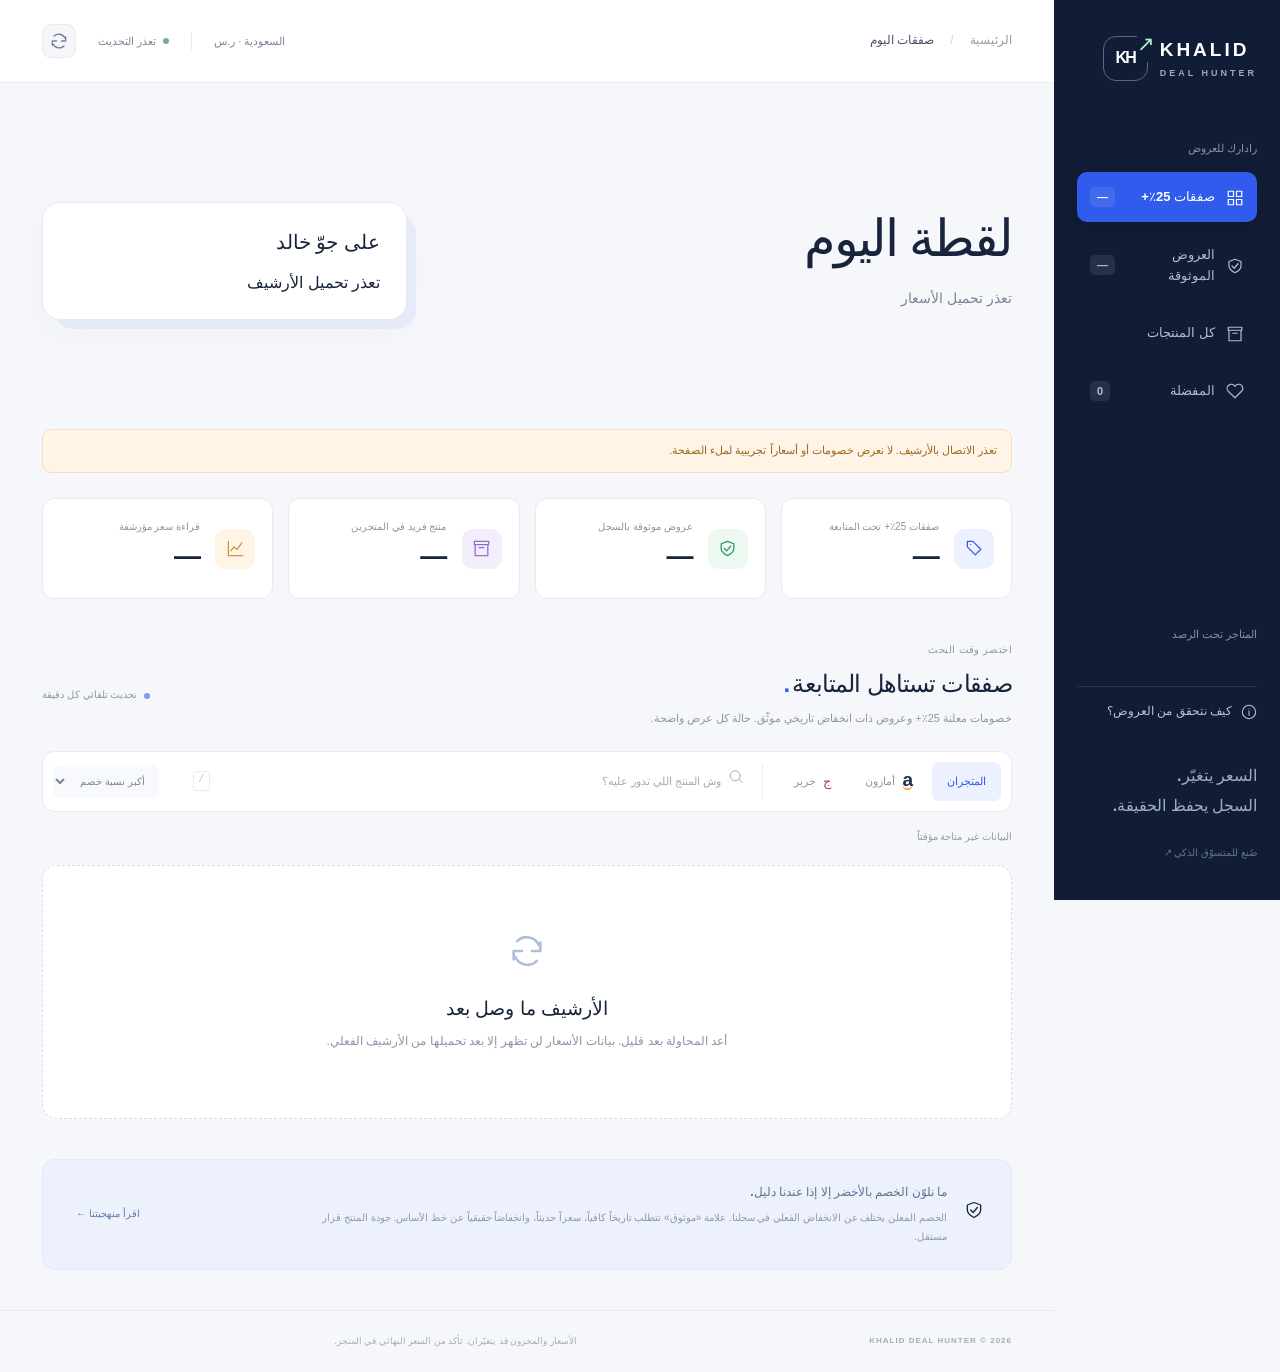
==== commit e37bb940: "Personalize daily deals and compare prices across stores and alerts" ====
--- a/website/index.html
+++ b/website/index.html
@@ -1,11 +1,11 @@
 <!doctype html>
 <html lang="ar" dir="rtl">
-<head><meta charset="utf-8"><meta name="viewport" content="width=device-width,initial-scale=1"><meta name="theme-color" content="#111d36"><meta name="description" content="عروض أمازون السعودية وجرير، مع فصل الخصم المعلن عن الانخفاض المثبت بتاريخ الأسعار."><title>خالد ديل هنتر | الخصم واضح. والثقة بالدليل.</title><link rel="stylesheet" href="style.css?v=4"><script src="app.js?v=4" defer></script></head>
+<head><meta charset="utf-8"><meta name="viewport" content="width=device-width,initial-scale=1"><meta name="theme-color" content="#111d36"><meta name="description" content="عروض أمازون السعودية وجرير، مع فصل الخصم المعلن عن الانخفاض المثبت بتاريخ الأسعار."><title>خالد ديل هنتر | الخصم واضح. والثقة بالدليل.</title><link rel="stylesheet" href="style.css?v=6"><script src="app.js?v=6" defer></script></head>
 <body>
 <aside class="sidebar"><a class="brand" href="#" aria-label="خالد ديل هنتر — الرئيسية"><span class="brand-mark">KH<span>↗</span></span><span class="brand-name">KHALID<small>DEAL HUNTER</small></span></a><div class="side-label">رادارك للعروض</div><nav id="navigation" aria-label="القائمة الرئيسية"><button data-view="offers" class="nav-item active"><span data-icon="grid"></span>صفقات 25٪+<span class="nav-count" id="nav-offers">—</span></button><button data-view="verified" class="nav-item"><span data-icon="shield"></span>العروض الموثوقة<span class="nav-count" id="nav-verified">—</span></button><button data-view="all" class="nav-item"><span data-icon="archive"></span>كل المنتجات</button><button data-view="favorites" class="nav-item"><span data-icon="heart"></span>المفضلة<span class="nav-count" id="nav-favorites">0</span></button></nav><div class="side-bottom"><div class="side-label">المتاجر تحت الرصد</div><div id="store-health" class="store-health"></div><button class="method-button" id="open-method"><span data-icon="info"></span>كيف نتحقق من العروض؟</button><p>السعر يتغيّر.<br>السجل يحفظ الحقيقة.</p><span class="side-signature">صُنع للمتسوّق الذكي ↗</span></div></aside>
 <div class="workspace"><header class="topbar"><div class="breadcrumb">الرئيسية <span>/</span> <strong id="breadcrumb-current">صفقات اليوم</strong></div><div class="top-tools"><span class="region">السعودية · ر.س</span><span class="connection"><i></i><span id="connection" role="status">نتصل بالأرشيف…</span></span><button id="refresh" class="icon-button" aria-label="تحديث البيانات"><span data-icon="refresh"></span></button></div></header>
 <main>
-<section class="hero"><div class="hero-copy"><div class="eyebrow"><span class="mini-line"></span>أمازون السعودية + جرير</div><h1>خصم كبير؟<br><span>خلّ السجل يحكم.</span></h1><p>نبحث لك عن عروض تبدأ من <b>25٪</b>، ونراقب السعر.<br>إذا نزل عن خط أساس موثّق من سجلنا، نوضّح لك الدليل.</p><a href="#deals" class="hero-link">اكتشف الصفقات <span data-icon="arrow"></span></a></div><div class="hero-note"><div class="hero-note-top"><span class="scan-ring" data-icon="radar"></span><span>من عرض محتمل<br><b>إلى قرار أوضح.</b></span><span class="little-pill">بالدليل</span></div><ol><li><span>01</span><div><strong>نلقط الخصم المعلن</strong><small>25٪ أو أكثر من المتجر</small></div></li><li><span>02</span><div><strong>نبني تاريخ السعر</strong><small>قراءات موثّقة على أيام متعددة</small></div></li><li><span>03</span><div><strong>نتحقق من الانخفاض</strong><small>السعر الحالي أقل من خط الأساس</small></div></li></ol><div class="hero-note-foot"><span data-icon="shield"></span>سعر مشطوب وحده؟ ما يكفي لإثبات العرض.</div></div></section>
+<section class="hero"><div class="hero-copy" id="daily-pick"><h1>لقطة اليوم</h1><p>نراجع أحدث الأسعار المرصودة…</p></div><div class="hero-note"><h2>على جوّ خالد</h2><div id="personal-picks"></div></div></section>
 <div id="notice" class="notice" role="status">نحمّل الأسعار المرصودة ونتحقق من حداثتها…</div>
 <section class="stats" aria-label="إحصاءات الرصد"><div class="stat"><span class="stat-icon blue" data-icon="tag"></span><div><span>صفقات 25٪+ تحت المتابعة</span><strong id="stat-featured">—</strong></div></div><div class="stat"><span class="stat-icon green" data-icon="shield"></span><div><span>عروض موثوقة بالسجل</span><strong id="stat-verified">—</strong></div></div><div class="stat"><span class="stat-icon lilac" data-icon="archive"></span><div><span>منتج فريد في المتجرين</span><strong id="stat-products">—</strong></div></div><div class="stat"><span class="stat-icon amber" data-icon="chart"></span><div><span>قراءة سعر مؤرشفة</span><strong id="stat-observations">—</strong></div></div></section>
 <section id="deals" class="deals"><div class="section-heading"><div><div class="eyebrow">اختصر وقت البحث</div><h2 id="view-title">صفقات تستاهل المتابعة<span class="heading-dot">.</span></h2><p id="view-description">خصومات معلنة 25٪+ وعروض ذات انخفاض تاريخي موثّق. حالة كل عرض واضحة.</p></div><span class="auto-note"><i></i>تحديث تلقائي كل دقيقة</span></div>
--- a/website/style.css
+++ b/website/style.css
@@ -1,2 +1,12 @@
 @charset "UTF-8";
 :root{--navy:#111d36;--blue:#315bec;--ink:#18243b;--muted:#7c8495;--line:#e8eaf0;--bg:#f6f7fb;--amber:#b46c0b;--green:#177c5b;font-family:"Segoe UI",Tahoma,Arial,sans-serif;color:var(--ink);background:var(--bg);line-height:1.65;font-synthesis:none}*{box-sizing:border-box}body{margin:0}button,input,select{font:inherit}button,a,input,select{ -webkit-tap-highlight-color:transparent}button,a{touch-action:manipulation}button{cursor:pointer}button:disabled{cursor:wait;opacity:.55}a{color:inherit;text-decoration:none}button{border:0}button:focus-visible,a:focus-visible,input:focus-visible,select:focus-visible,summary:focus-visible{outline:3px solid #849ff9;outline-offset:4px}svg{width:20px;height:20px;flex:none}button svg,a svg{vertical-align:middle}.sidebar{position:fixed;inset:0 0 0 auto;width:226px;background:var(--navy);color:#fff;z-index:20;padding:36px 23px;display:flex;flex-direction:column}.brand{display:flex;direction:ltr;align-items:center;justify-content:flex-end;gap:12px;margin-bottom:58px}.brand-mark{position:relative;width:45px;height:45px;border:1px solid #586786;border-radius:13px;display:grid;place-items:center;font-size:16px;font-weight:850;letter-spacing:-2px}.brand-mark>span{position:absolute;right:-6px;top:-10px;color:#b4f1cb;font-size:21px;background:var(--navy)}.brand-name{font-size:19px;letter-spacing:3px;font-weight:800;line-height:1.2}.brand-name small{display:block;font-size:9px;letter-spacing:3px;color:#9da9c1;margin-top:6px}.side-label{font-size:11px;color:#8290ac;margin-bottom:15px}.nav-item{width:100%;display:flex;align-items:center;gap:11px;background:transparent;color:#b1bdd3;font-weight:600;font-size:13px;padding:14px 13px;border-radius:10px;margin-bottom:8px;text-align:right}.nav-item svg{width:18px;height:18px}.nav-item.active{color:#fff;background:#315bec;box-shadow:0 7px 20px #0002}.nav-item:hover:not(.active){background:#ffffff0a;color:#fff}.nav-count{margin-right:auto;font-size:11px;padding:1px 7px;border-radius:5px;background:#ffffff17}.side-bottom{margin-top:auto;padding-top:38px}.store-health{display:grid;gap:14px;margin-bottom:28px}.health-item{display:flex;align-items:center;gap:9px;font-size:12px;color:#b5c1d7}.health-item strong{color:#e6eaf3;font-weight:600}.health-dot{width:6px;height:6px;background:#8290ac;border-radius:50%}.health-dot.good{background:#74d9ad}.health-dot.bad{background:#eab36d}.health-item small{margin-right:auto;font-size:10px;color:#8290ac}.method-button{display:flex;align-items:center;gap:9px;padding:15px 0;border-top:1px solid #2a3650;width:100%;background:transparent;color:#b6c4df;font-size:12px}.method-button svg{width:16px}.side-bottom p{font-size:16px;color:#9fadc6;font-weight:600;line-height:1.9;margin:24px 0 16px}.side-signature{font-size:10px;color:#63738f}.workspace{margin-right:226px;min-height:100vh}.topbar{height:83px;background:#fff;border-bottom:1px solid var(--line);display:flex;align-items:center;justify-content:space-between;padding:0 42px;gap:15px}.breadcrumb{font-size:12px;color:#9299a7}.breadcrumb span{margin:0 13px;color:#cdd2df}.breadcrumb strong{font-weight:600;color:#47516a}.top-tools{display:flex;gap:22px;align-items:center;font-size:11px;color:#7d8799}.region{border-left:1px solid var(--line);padding-left:22px}.connection{display:flex;align-items:center;gap:7px}.connection i,.auto-note i{width:6px;height:6px;border-radius:50%;background:#78ad93;display:inline-block}.icon-button{width:34px;height:34px;display:grid;place-items:center;background:#f5f6fa;border:1px solid var(--line);border-radius:9px;color:#748099}.icon-button:hover{background:#eef1ff;color:var(--blue)}main{max-width:1500px;margin:auto;padding:38px 42px 0}.hero{display:grid;grid-template-columns:1.3fr 1fr;align-items:center;gap:60px;min-height:300px;padding:15px 0 35px}.eyebrow{font-size:11px;letter-spacing:.4px;color:#7584a0;display:flex;align-items:center;gap:9px;font-weight:650}.mini-line{width:24px;height:2px;background:var(--blue)}h1{font-size:clamp(34px,3.4vw,56px);line-height:1.35;letter-spacing:-2px;font-weight:800;margin:15px 0 17px}h1>span{color:var(--blue)}.hero-copy>p{font-size:14px;color:#7c8495;line-height:1.95;margin:0}.hero-copy>p b{color:var(--ink)}.hero-link{display:inline-flex;align-items:center;gap:20px;font-size:12px;font-weight:700;margin-top:20px}.hero-link svg{color:var(--blue);width:17px}.hero-note{position:relative;max-width:365px;width:100%;justify-self:end;background:#fff;border:1px solid var(--line);border-radius:18px;padding:23px 26px;box-shadow:0 12px 35px #253b7407}.hero-note:after{content:"";position:absolute;inset:12px -10px -10px 12px;z-index:-1;border-radius:18px;background:#e9edfa}.hero-note-top{display:flex;gap:12px;align-items:center;font-size:11px;color:#8b93a5}.hero-note-top b{color:#34425e;font-size:14px}.scan-ring{width:43px;height:43px;background:#edf1ff;border-radius:50%;display:grid;place-items:center;color:var(--blue)}.scan-ring svg{width:26px;height:26px}.little-pill{margin-right:auto;background:#f5f6fb;border-radius:5px;padding:3px 8px;font-size:9px;color:#6b7890}.hero-note ol{list-style:none;padding:0;margin:24px 0}.hero-note li{display:flex;gap:15px;align-items:center;margin:15px 0}.hero-note li>span{font-family:Arial,sans-serif;font-size:11px;color:#a8b3cb;background:#f6f8fc;width:30px;height:30px;display:grid;place-items:center;border-radius:8px}.hero-note li strong{font-size:11px;font-weight:700;display:block}.hero-note li small{font-size:10px;color:#939bad}.hero-note-foot{display:flex;gap:6px;align-items:center;padding-top:13px;border-top:1px solid #f0f1f5;font-size:9px;color:#8b93a3}.hero-note-foot svg{width:13px;height:13px;color:var(--blue)}.notice{font-size:11px;padding:11px 14px;color:#697891;background:#eef1f8;border-radius:9px;border:1px solid #e6eaf2;margin:8px 0 25px;line-height:1.8}.notice.error{background:#fff4e5;color:#a16620;border-color:#f2dfc4}.stats{display:grid;grid-template-columns:repeat(4,1fr);gap:15px;margin-bottom:43px}.stat{background:#fff;border:1px solid var(--line);border-radius:12px;display:flex;gap:15px;align-items:center;padding:20px 17px;min-width:0}.stat>div>span{font-size:10px;color:#8c94a5;display:block;white-space:nowrap}.stat strong{font-size:27px;line-height:1.6;display:block;font-variant-numeric:tabular-nums;letter-spacing:-.8px}.stat-icon{width:40px;height:40px;display:grid;place-items:center;border-radius:11px;flex:none}.stat-icon svg{width:19px;height:19px}.blue{background:#edf1ff;color:var(--blue)}.green{background:#edf8f1;color:#2b956e}.lilac{background:#f3eefc;color:#936cc9}.amber{background:#fff5e6;color:#cb9441}.section-heading{display:flex;align-items:center;justify-content:space-between;gap:15px}.section-heading .eyebrow{font-size:10px;color:#8e97aa}.section-heading h2{font-size:24px;letter-spacing:-.7px;margin:5px 0;font-weight:800}.heading-dot{color:var(--blue);margin-right:3px}.section-heading p{font-size:11px;color:#8d96a8;margin:0 0 22px}.auto-note{color:#8b96a9;font-size:10px;display:flex;align-items:center;gap:7px;white-space:nowrap}.auto-note i{background:#8297e6}.filterbar{background:#fff;border:1px solid var(--line);border-radius:12px;display:flex;gap:16px;align-items:center;padding:10px;margin:2px 0 17px}.store-tabs{display:flex;gap:4px;flex-shrink:0}.store-tabs button{padding:9px 15px;display:flex;align-items:center;gap:7px;background:transparent;border-radius:7px;color:#8d95a4;font-size:11px;white-space:nowrap}.store-tabs button.selected{color:var(--blue);background:#edf1ff;font-weight:700}.amazon-a{font:700 19px Arial;color:#202d48;border-bottom:2px solid #f4b056;border-radius:40%;line-height:16px}.jarir-j{font-size:13px;color:#ba3c47}.searchbox{display:flex;gap:8px;align-items:center;border-right:1px solid #eceef4;padding:0 18px;flex:1;min-width:130px}.searchbox svg{color:#a1aabe;width:15px}.searchbox input{width:100%;min-width:0;background:transparent;border:none;outline:none;padding:8px 0;color:var(--ink);font-size:11px}.searchbox input::placeholder{color:#a4aaba}.searchbox kbd{border:1px solid #e8ebf2;border-radius:4px;width:18px;height:20px;color:#c1c8d5;font-size:10px;text-align:center}select{border:0;background:#f8f9fc;color:#7a859c;border-radius:7px;padding:10px;font-size:10px;max-width:160px}.results-meta{display:flex;justify-content:space-between;font-size:10px;color:#929bad;margin-bottom:19px;gap:10px;align-items:center}.results-meta label{display:flex;align-items:center;gap:5px}.results-meta input{accent-color:var(--blue)}.product-grid{display:grid;grid-template-columns:repeat(3,minmax(0,1fr));gap:21px}.product-card{position:relative;background:#fff;border:1px solid var(--line);border-radius:15px;overflow:hidden;transition:transform .2s,box-shadow .2s}.product-card:hover{transform:translateY(-4px);box-shadow:0 12px 28px #19305d0c}.product-visual{position:relative;height:192px;background:#fff;display:flex;align-items:center;justify-content:center;padding:35px 35px 16px;border-bottom:1px solid #f4f5f8}.product-visual img{width:100%;height:100%;object-fit:contain;mix-blend-mode:multiply}.image-unavailable{display:grid;justify-items:center;gap:10px;color:#c2cad8;font-size:10px}.image-unavailable svg{width:50px;height:50px;stroke-width:1}.discount-stamp{position:absolute;left:15px;top:15px;display:grid;justify-items:center;background:#fff2df;color:#b87925;padding:7px 10px;border-radius:9px;min-width:51px}.discount-stamp strong{font:800 21px Arial,sans-serif;direction:ltr;line-height:1.2}.discount-stamp small{font-size:8px;margin-top:3px}.discount-stamp.confirmed{background:#e7f6ed;color:#24845e}.favorite-button{position:absolute;right:14px;top:15px;display:grid;place-items:center;width:30px;height:30px;background:#f6f7fb;color:#a0a8b8;border-radius:50%}.favorite-button svg{width:15px;height:15px}.favorite-button.saved{color:#d2627c;background:#fff0f3}.favorite-button.saved svg{fill:currentColor}.product-content{padding:16px 19px 18px}.product-meta{display:flex;justify-content:space-between;align-items:center;gap:8px;font-size:10px;margin-bottom:9px}.store-label{color:#8a93a5;display:flex;align-items:center;gap:6px}.store-label b{font-size:12px}.status-badge{display:flex;align-items:center;gap:4px;color:#a47b3e;background:#fff7ea;border:1px solid #f5ead8;padding:3px 6px;border-radius:5px;font-size:9px;white-space:nowrap}.status-badge svg{width:11px;height:11px}.status-badge.verified{color:#207e5c;background:#edf8f1;border-color:#d9eee1}.status-badge.neutral{color:#8992a3;background:#f4f6fa;border-color:#e9edf4}.product-card h3{font-size:12px;line-height:1.9;margin:10px 0 14px;font-weight:650;height:46px;display:-webkit-box;-webkit-line-clamp:2;-webkit-box-orient:vertical;overflow:hidden;overflow-wrap:anywhere}.price-row{display:flex;align-items:baseline;gap:7px;flex-wrap:wrap}.current-price{font-size:27px;font-weight:800;letter-spacing:-1px;font-variant-numeric:tabular-nums;line-height:1.4}.currency{font-size:10px;color:#939bad}.original-price{color:#a8afbd;font-size:11px;margin-right:auto}.original-label{display:block;color:#aab1bf;font-size:8px;text-decoration:none}.saving-row{font-size:10px;color:#ac8548;margin:6px 0 12px;min-height:18px}.saving-row.real{color:#328663}.baseline-row{display:flex;align-items:center;justify-content:space-between;font-size:9px;padding:9px 0;border-top:1px dashed #e9edf4;color:#99a2b3}.baseline-row b{font-size:10px;font-weight:600;color:#7f8ba2}.history-row{display:flex;align-items:center;gap:7px;font-size:9px;color:#a2aabc}.history-row svg{width:13px;height:13px}.maturity-track{height:3px;width:100%;background:#eef1f7;border-radius:9px;margin:8px 0 13px;overflow:hidden}.maturity-track span{display:block;height:100%;background:#a9b9ef;border-radius:9px}.trust-row{display:flex;align-items:center;justify-content:space-between;font-size:9px;color:#909bad;margin-bottom:15px}.trust-row b{font-family:Arial;font-size:10px;color:#8194ca}.card-actions{display:grid;grid-template-columns:1fr 1fr;gap:8px}.primary-button,.secondary-button{display:flex;justify-content:center;align-items:center;gap:7px;min-height:35px;border-radius:7px;font-size:10px;font-weight:650}.primary-button{color:#fff;background:var(--blue)}.primary-button:hover{background:#224ad8}.secondary-button{border:1px solid #e8ecf3;color:#8290aa;background:#fff}.secondary-button:hover{background:#f8f9fd}.primary-button svg,.secondary-button svg{width:13px;height:13px}.card-time{margin-top:12px;font-size:8px;color:#a5adbc;text-align:center}.empty-state{grid-column:1/-1;background:#fff;border:1px dashed #d6ddeb;border-radius:15px;padding:65px 25px;text-align:center}.empty-state>svg{width:40px;height:40px;color:#b2bfdc}.empty-state h3{font-size:19px;margin:14px 0 6px}.empty-state p{font-size:12px;color:#8b96a8;max-width:440px;margin:auto;line-height:1.9}.empty-state button{display:inline-block;padding:10px 20px;margin-top:20px;background:#edf1ff;border-radius:8px;color:var(--blue);font-size:12px}.more-button{display:flex;align-items:center;justify-content:center;gap:18px;margin:28px auto;padding:12px 25px;background:#fff;color:#637393;border:1px solid #e4e9f2;border-radius:9px;font-size:11px}.more-button[hidden]{display:none}.more-button svg{width:14px}.transparency{display:flex;align-items:center;gap:17px;background:#edf1fb;border:1px solid #e2e8f7;border-radius:13px;padding:23px 27px;margin:40px 0}.transparency>svg{width:30px;height:30px;color:#8299d5}.transparency h3{font-size:12px;margin:0 0 5px;color:#5f7195}.transparency p{font-size:10px;color:#8c9ab4;line-height:1.9;margin:0;max-width:650px}.text-button{background:transparent;color:#637eae;font-size:10px;white-space:nowrap;margin-right:auto}footer{max-width:1500px;margin:auto;border-top:1px solid var(--line);padding:23px 42px;display:flex;justify-content:space-between;gap:15px;color:#a3acbb;font-size:9px}footer>span:first-child{font-size:8px;letter-spacing:1px;font-weight:700}dialog{border:0;border-radius:18px;padding:0;color:var(--ink);width:min(760px,calc(100vw - 32px));max-height:90vh;box-shadow:0 20px 90px #111d3633}dialog::backdrop{background:#101b37a6;backdrop-filter:blur(4px)}.dialog-head{display:flex;align-items:center;justify-content:space-between;padding:16px 23px;border-bottom:1px solid var(--line);font-size:11px;color:#8a96ac;position:sticky;top:0;background:#fff;z-index:2}.method-body,#detail-content{padding:28px 32px}.method-body h2{font-size:27px;margin:9px 0 15px}.method-body h3{font-size:16px;margin-top:25px}.method-body p{font-size:13px;color:#7c879b;line-height:2}.method-example{background:#fff7e9;border:1px solid #f5e5ca;color:#a27d40;padding:16px;border-radius:10px;font-size:12px;line-height:2}.detail-title{font-size:20px;line-height:1.8;margin:0 0 16px}.detail-prices{display:grid;grid-template-columns:repeat(3,1fr);gap:12px;margin:23px 0}.detail-price{border:1px solid var(--line);border-radius:10px;padding:14px;background:#fafbfe}.detail-price span{font-size:10px;display:block;color:#919caf}.detail-price b{font-size:21px;display:block;margin-top:8px}.detail-chart{width:100%;height:130px;background:#f8faff;border-radius:12px;overflow:hidden;margin:15px 0}.detail-warnings{font-size:12px;color:#9e814e;line-height:2;padding-right:18px}.detail-section h3{font-size:14px;margin:24px 0 10px}.detail-section p{font-size:12px;color:#7c899f;line-height:1.9}.history-table{border-collapse:collapse;width:100%;font-size:11px}.history-table th,.history-table td{text-align:right;border-bottom:1px solid #eef1f7;padding:10px 7px}.history-table th{color:#9aa4b6;font-weight:500}.history-table td{color:#7b879d}.detail-foot{display:flex;align-items:center;gap:20px;margin-top:24px}.detail-foot a{padding:11px 25px}.detail-foot span{font-size:10px;color:#9aa5b8}.skeleton{height:430px;border-radius:15px;background:linear-gradient(110deg,#edeff5 8%,#f8f9fc 18%,#edeff5 33%);background-size:200% 100%;animation:shimmer 1.5s linear infinite}@keyframes shimmer{to{background-position:-200% 0}}@media(min-width:1700px){.product-grid{grid-template-columns:repeat(4,minmax(0,1fr))}}@media(max-width:1250px){main{padding:28px 26px 0}.topbar{padding:0 26px}.sidebar{width:200px;padding:30px 16px}.workspace{margin-right:200px}.hero{gap:25px}.hero-note{max-width:330px;padding:21px}.stats{gap:10px}.stat{padding:15px 11px;gap:9px}.stat-icon{width:32px;height:32px}.stat>div>span{font-size:9px}.product-grid{gap:14px;grid-template-columns:repeat(2,minmax(0,1fr))}.hero-copy>p{font-size:12px}.filterbar{flex-wrap:wrap;gap:8px}.searchbox{padding:0 12px}.region{display:none}footer{padding:20px 26px}}@media(max-width:850px){.sidebar{position:relative;inset:auto;width:100%;padding:17px 22px 0}.brand{margin:0 0 15px;justify-content:flex-end;gap:9px;align-self:flex-start}.brand-mark{height:32px;width:32px;font-size:12px;border-radius:9px}.brand-mark>span{font-size:16px;top:-6px}.brand-name{font-size:14px}.brand-name small{font-size:7px}.sidebar>.side-label,.side-bottom{display:none}#navigation{display:flex;gap:3px;justify-content:space-between}.nav-item{width:auto;flex:1;justify-content:center;padding:13px 6px;font-size:10px;border-radius:8px 8px 0 0;margin:0}.nav-item svg{width:14px}.nav-item .nav-count{display:none}.workspace{margin:0}.topbar{height:58px;padding:0 22px}.top-tools{gap:10px}.connection{font-size:9px}.breadcrumb{font-size:10px}.hero{min-height:unset;grid-template-columns:1.2fr 1fr;padding-top:6px;gap:20px}h1{font-size:38px;letter-spacing:-1.4px}.hero-note{padding:16px}.hero-note li{margin:11px 0}.hero-note ol{margin:14px 0}.hero-note-top{font-size:10px}.hero-note-top b{font-size:12px}.hero-note li strong{font-size:10px}.hero-note li small{font-size:9px}.hero-note-foot{font-size:8px}.little-pill{display:none}.stats{margin-bottom:30px}.stat{display:block;padding:14px}.stat-icon{float:left;width:28px;height:28px;border-radius:8px}.stat-icon svg{width:14px}.stat strong{font-size:26px}.stat>div>span{white-space:normal;max-width:100px;min-height:28px;line-height:1.6}.transparency{padding:19px;align-items:flex-start}.transparency .text-button{display:none}footer{flex-wrap:wrap}.product-visual{height:190px}}@media(max-width:560px){main{padding:22px 16px 0}.hero{grid-template-columns:1fr;gap:20px;padding-bottom:20px}.hero-copy>p{font-size:12px}h1{font-size:40px;margin-top:10px}.hero-link{margin-top:15px}.hero-note{max-width:unset;justify-self:stretch;padding:16px 19px}.hero-note-top{font-size:10px}.hero-note ol{display:flex;gap:12px;justify-content:space-between;margin-bottom:9px}.hero-note li{align-items:flex-start;gap:6px;flex:1}.hero-note li>span{width:18px;height:21px;font-size:8px;background:#f7f8fc;flex-shrink:0}.hero-note li strong{font-size:8px;line-height:1.8}.hero-note li small{font-size:8px;line-height:1.6;display:block}.hero-note-foot{font-size:8px}.scan-ring{width:32px;height:32px}.scan-ring svg{width:20px}.hero-note-top b{font-size:11px}.stats{grid-template-columns:repeat(2,1fr);gap:9px;margin-bottom:29px}.stat{display:flex;gap:12px;padding:13px 15px;align-items:center}.stat-icon{float:none;width:32px;height:32px}.stat>div>span{font-size:9px;min-height:unset;max-width:unset}.stat strong{font-size:23px}.notice{font-size:9px;margin-bottom:15px}.section-heading{align-items:flex-start}.section-heading h2{font-size:21px}.section-heading p{font-size:10px;max-width:270px}.auto-note{font-size:8px;margin-top:7px}.auto-note i{width:4px;height:4px}.filterbar{padding:8px;gap:10px}.store-tabs{width:100%;justify-content:space-between}.store-tabs button{flex:1;justify-content:center;font-size:10px;padding:9px}.searchbox{border-right:none;padding:0 5px}.searchbox input{font-size:10px}.searchbox kbd{display:none}select{font-size:9px;padding:9px;max-width:125px}.product-grid{grid-template-columns:repeat(2,minmax(0,1fr));gap:10px}.product-visual{height:140px;padding:36px 20px 12px}.product-content{padding:12px 11px 13px}.discount-stamp{left:9px;top:10px;padding:5px 7px;min-width:42px;border-radius:7px}.discount-stamp strong{font-size:17px}.discount-stamp small{font-size:6px}.favorite-button{width:25px;height:25px;top:10px;right:9px}.favorite-button svg{width:12px}.product-meta{display:block}.store-label{font-size:8px;margin-bottom:6px}.status-badge{font-size:7px;display:inline-flex;padding:3px 4px}.status-badge svg{width:9px;height:9px}.product-card h3{font-size:10px;line-height:1.9;height:38px;margin:8px 0 11px}.price-row{gap:4px}.current-price{font-size:23px}.currency{font-size:8px}.original-price{font-size:9px;margin-right:0}.original-label{font-size:6px}.saving-row{font-size:8px;min-height:16px}.baseline-row{font-size:7px;gap:4px;align-items:flex-start}.baseline-row b{font-size:8px}.history-row{font-size:7px}.history-row svg{width:10px}.trust-row{font-size:7px}.trust-row b{font-size:8px}.card-actions{grid-template-columns:1fr;gap:6px}.primary-button,.secondary-button{font-size:9px;min-height:31px}.card-time{font-size:6px}.transparency{margin-top:27px;gap:12px}.transparency>svg{width:23px}.transparency h3{font-size:10px}.transparency p{font-size:8px}.results-meta{font-size:8px}.detail-prices{grid-template-columns:1fr}.detail-price{display:flex;align-items:center;justify-content:space-between;padding:10px 13px}.detail-price b{font-size:20px;margin:0}#detail-content,.method-body{padding:23px 19px}.detail-title{font-size:17px}.detail-foot{gap:10px;flex-wrap:wrap}.breadcrumb span{margin:0 6px}.topbar{padding:0 16px}.connection{max-width:140px;font-size:8px}.icon-button{width:29px;height:29px}footer{padding:19px 16px;font-size:8px}.image-unavailable{font-size:7px}.image-unavailable svg{width:33px;height:33px}}@media(prefers-reduced-motion:reduce){*{scroll-behavior:auto!important;animation:none!important;transition:none!important}}[hidden]{display:none!important}
+#daily-pick h1{font-size:clamp(2rem,4vw,3.25rem);line-height:1.15;margin:0 0 1rem}
+#daily-pick h2{font-size:clamp(1.05rem,2vw,1.45rem);line-height:1.5;overflow-wrap:anywhere}
+.hero-note h2{margin:0 0 .7rem;font-size:1.25rem}
+.personal-product,.match-box{display:grid;gap:.2rem;text-align:start}
+.personal-product{width:100%;padding:.65rem 0;border-top:1px solid #8490a4;background:transparent;color:inherit}
+.personal-product strong{overflow:hidden;white-space:nowrap;text-overflow:ellipsis;max-width:100%;font-size:1rem}
+.personal-product span,.match-box small{font-size:.875rem}
+.hero-copy,.hero-note,.personal-product{min-width:0}
+.match-box{background:#eef4ff;color:#172a50;padding:.75rem;border-radius:.6rem}
+.actual-saving{color:#176747;font-weight:650}
